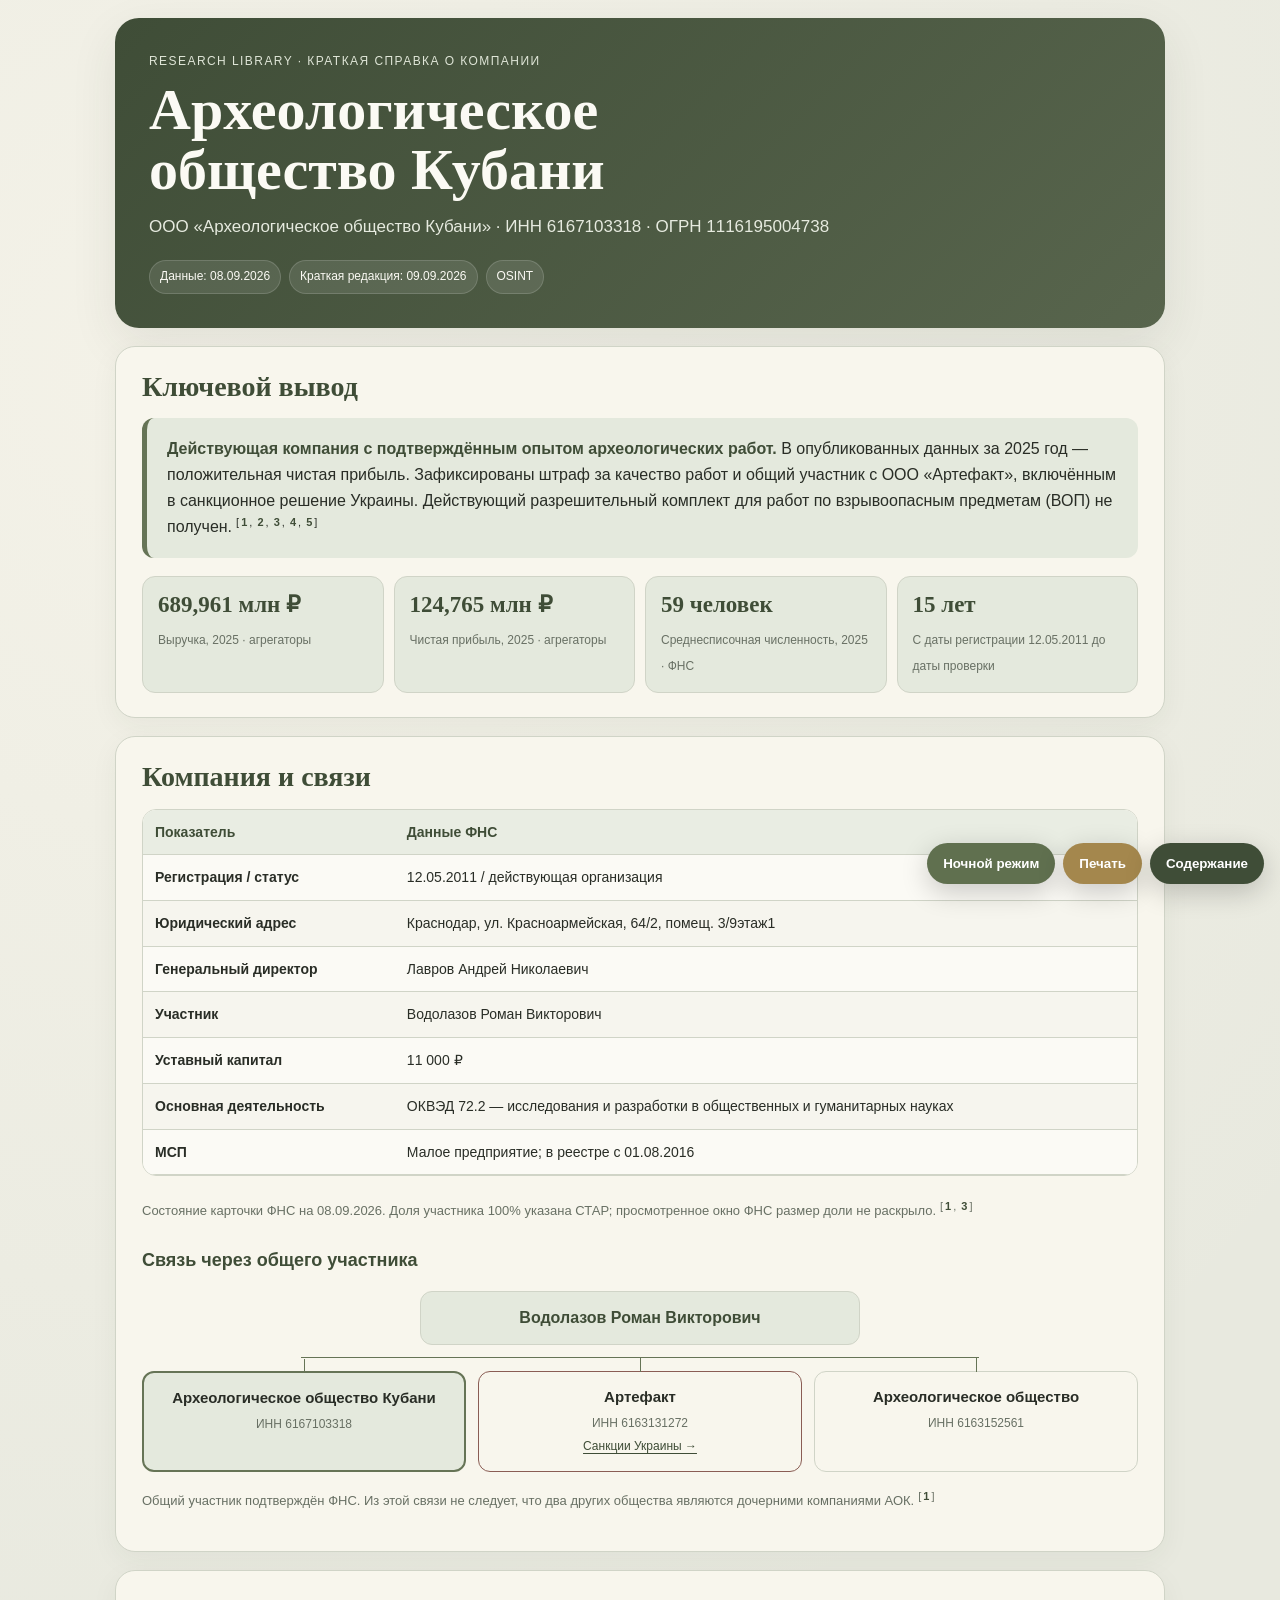
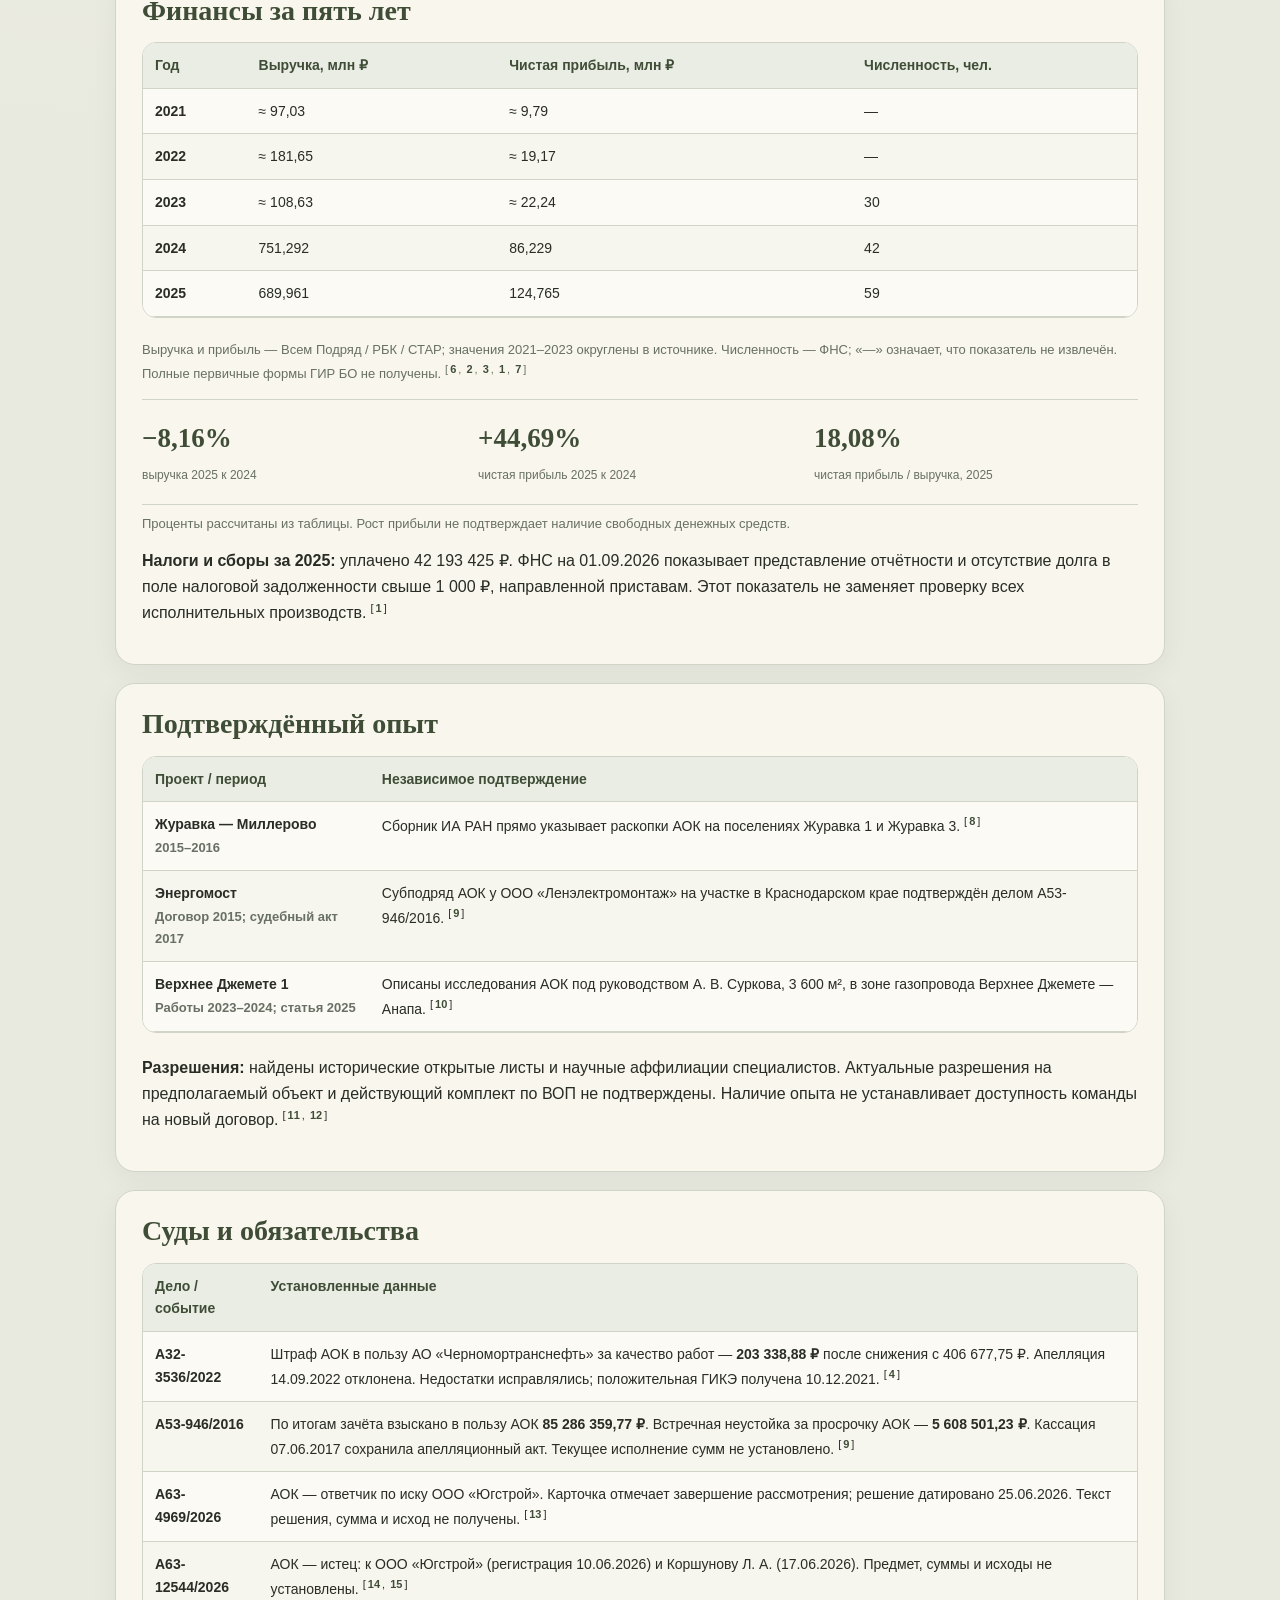
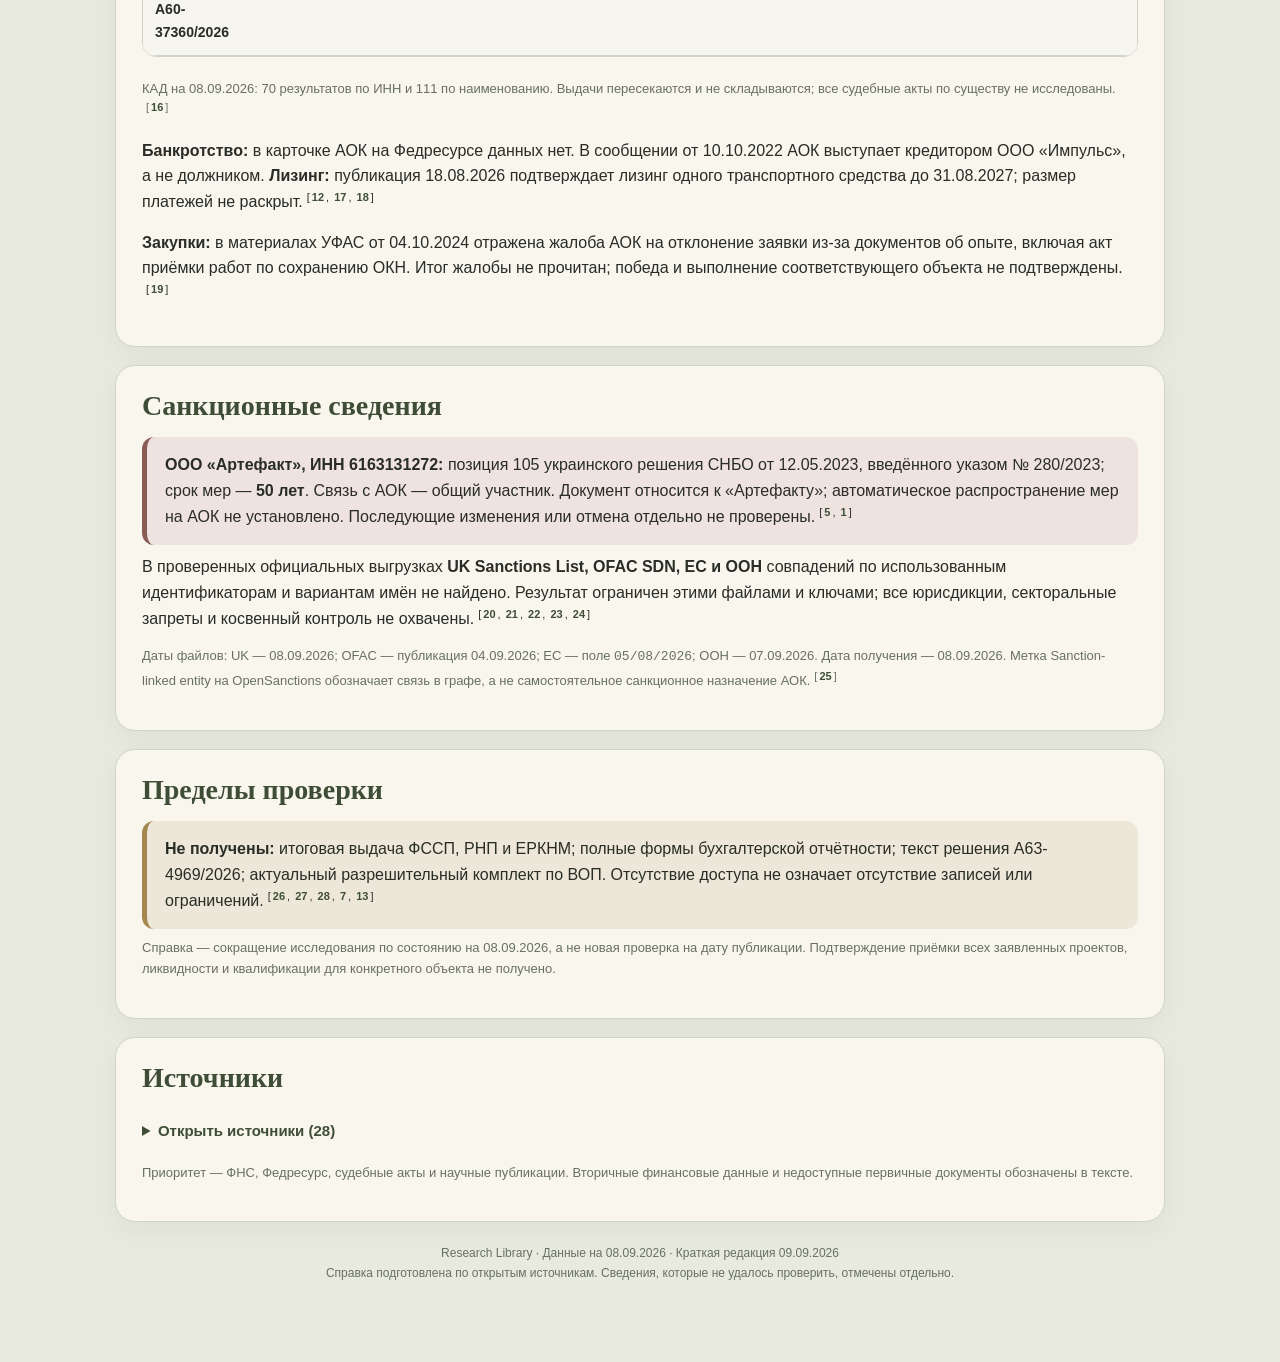
==== research/aok-company-osint/index.html @ f0419a82 "Publish concise AOK company research brief" ====
<!doctype html>
<html lang="ru"><head><meta charset="utf-8"><meta name="viewport" content="width=device-width,initial-scale=1"><meta name="color-scheme" content="light dark"><meta name="robots" content="noindex,nofollow,noarchive"><meta name="description" content="Краткая справка по ООО Археологическое общество Кубани: регистрация, финансы 2021–2025, подтверждённый опыт, суды и санкционные связи. Данные на 08.09.2026."><link rel="canonical" href="https://andersen017.github.io/research-library/research/aok-company-osint/"><title>Археологическое общество Кубани — факты и показатели | Research Library</title><style>
:root{
  --canvas:#e8e9df;--paper:#f8f6ed;--ink:#292d26;--muted:#687064;
  --line:#d0d4c7;--olive:#667456;--deep:#3f4d37;--soft:#e4e9dd;
  --ochre:#a4874d;--warn:#8a5d54;--blue:#607b7b;--shadow:0 16px 48px rgba(45,55,39,.09)
}
*{box-sizing:border-box}
html{scroll-behavior:smooth}
body{margin:0;background:radial-gradient(circle at 15% 8%,#f4f2e8 0,transparent 32%),var(--canvas);color:var(--ink);font-family:Inter,ui-sans-serif,-apple-system,BlinkMacSystemFont,"Segoe UI",Arial,sans-serif;line-height:1.62}
a{color:var(--deep);text-underline-offset:3px}
.page{width:min(1050px,calc(100% - 22px));margin:0 auto;padding:18px 0 80px}
.hero{background:linear-gradient(135deg,var(--deep),#58654d);color:#fbfaf4;border-radius:24px;padding:34px;box-shadow:var(--shadow)}
.hero .kicker{font-size:12px;letter-spacing:.12em;text-transform:uppercase;color:#dfe5d7}
.hero h1{font-family:Georgia,"Times New Roman",serif;font-size:clamp(34px,6vw,58px);line-height:1.03;margin:9px 0 13px;max-width:900px}
.hero p{max-width:830px;margin:0;color:#e6eadf;font-size:17px}
.badges{display:flex;flex-wrap:wrap;gap:8px;margin-top:20px}
.badge{padding:6px 10px;border-radius:999px;background:rgba(255,255,255,.1);border:1px solid rgba(255,255,255,.15);font-size:12px}
.block{margin-top:18px;background:var(--paper);border:1px solid var(--line);border-radius:20px;padding:26px;box-shadow:0 8px 28px rgba(45,55,39,.05)}
h2,h3{scroll-margin-top:24px}
h2{font-family:Georgia,"Times New Roman",serif;font-size:30px;line-height:1.12;margin:0 0 16px;color:var(--deep)}
h3{font-size:19px;margin:24px 0 10px;color:var(--deep)}
p{margin:9px 0 14px}
.lead{font-size:18px}
.eyebrow{font-size:12px;letter-spacing:.08em;text-transform:uppercase;color:var(--muted);font-weight:700;margin-bottom:5px}
.decision{background:var(--soft);border-left:5px solid var(--olive);padding:18px 20px;border-radius:12px;margin:14px 0}
.decision strong{color:var(--deep)}
.risk{background:#efe3df;border-left:5px solid var(--warn);padding:15px 18px;border-radius:12px;margin-top:16px}
.note{background:rgba(164,135,77,.10);border-left:5px solid var(--ochre);padding:15px 18px;border-radius:12px;margin-top:16px}
.facts{display:grid;grid-template-columns:repeat(4,minmax(0,1fr));gap:10px;margin:18px 0 4px}
.fact{background:var(--soft);border:1px solid var(--line);border-radius:14px;padding:14px}
.fact strong{display:block;color:var(--deep);font-family:Georgia,"Times New Roman",serif;font-size:25px;line-height:1.1;margin-bottom:4px}
.fact span{font-size:12px;color:var(--muted)}
.flowline{display:grid;grid-template-columns:1fr auto 1fr auto 1fr auto 1fr auto 1fr;gap:8px;align-items:stretch;margin:20px 0}
.flow-node{background:var(--soft);border:1px solid #cbd3c1;border-radius:13px;padding:14px 10px;text-align:center;color:var(--deep);font-weight:700;display:flex;align-items:center;justify-content:center;min-height:78px}
.flow-arrow{display:flex;align-items:center;justify-content:center;color:var(--olive);font-size:23px;font-weight:700}
.system-map{display:grid;grid-template-columns:1fr 1fr 1fr;gap:10px;margin-top:18px}
.system-map>div{border-top:3px solid var(--olive);background:rgba(102,116,86,.07);padding:14px;border-radius:0 0 12px 12px}
.system-map strong{display:block;color:var(--deep);margin-bottom:5px}
.options{display:grid;grid-template-columns:repeat(3,minmax(0,1fr));gap:12px;margin-top:16px}
.option{border:1px solid var(--line);border-radius:16px;padding:18px;background:#fbfaf5;position:relative}
.option.recommended{border:2px solid var(--olive);background:var(--soft);padding:17px}
.option .label{display:inline-block;font-size:11px;letter-spacing:.08em;text-transform:uppercase;font-weight:800;color:var(--muted);margin-bottom:7px}
.option.recommended .label{color:var(--deep)}
.option h3{margin:0 0 8px}
.option ul{margin:12px 0 0;padding-left:20px}
.option li{margin:5px 0}
.price{font-family:Georgia,"Times New Roman",serif;font-size:25px;line-height:1.1;color:var(--deep);font-weight:700;margin:14px 0 4px}
.price-sub{font-size:12px;color:var(--muted)}
.table-wrap{overflow-x:auto;border:1px solid var(--line);border-radius:14px;margin:16px 0 22px}
table{border-collapse:collapse;width:100%;min-width:760px;background:#fbfaf5;font-size:13.5px}
th,td{padding:11px 12px;border-bottom:1px solid var(--line);vertical-align:top;text-align:left}
th{background:#e9ede3;color:var(--deep);position:sticky;top:0}
tr:nth-child(even) td{background:#f6f5ee}
tr.recommended-row td{background:#e7ecdf;font-weight:650}
td.num,th.num{text-align:right;white-space:nowrap;font-variant-numeric:tabular-nums}
.caption{font-size:12px;color:var(--muted);margin-top:-12px}
.capex-chart{margin:20px 0 8px}
.bar-row{display:grid;grid-template-columns:150px 1fr 88px;gap:12px;align-items:center;margin:12px 0}
.bar-label{font-weight:700;color:var(--deep)}
.stack{height:31px;display:flex;overflow:hidden;border-radius:8px;background:var(--soft)}
.seg{height:100%;min-width:2px}
.seg-lane{background:var(--deep)}
.seg-anpr{background:var(--olive)}
.seg-core{background:var(--ochre)}
.seg-works{background:var(--blue)}
.seg-reserve{background:var(--warn)}
.bar-total{text-align:right;font-weight:800;color:var(--deep);font-variant-numeric:tabular-nums}
.legend{display:flex;flex-wrap:wrap;gap:9px 16px;margin:16px 0;font-size:12px;color:var(--muted)}
.legend span{display:inline-flex;align-items:center;gap:6px}
.swatch{width:10px;height:10px;border-radius:3px;display:inline-block}
.steps{display:grid;grid-template-columns:1fr auto 1fr;align-items:stretch;gap:12px;margin:16px 0}
.step{background:var(--soft);border:1px solid var(--line);border-radius:14px;padding:17px}
.step-num{font-size:12px;font-weight:800;color:var(--olive);letter-spacing:.08em;text-transform:uppercase}
.step strong{display:block;color:var(--deep);font-size:18px;margin:5px 0}
.step-arrow{display:flex;align-items:center;color:var(--olive);font-size:25px;font-weight:800}
.questions{display:grid;grid-template-columns:1fr 1fr;gap:8px 22px;counter-reset:q;margin-top:14px;padding:0;list-style:none}
.questions li{counter-increment:q;position:relative;padding:10px 0 10px 37px;border-bottom:1px solid var(--line);margin:0}
.questions li::before{content:counter(q);position:absolute;left:0;top:10px;width:25px;height:25px;border-radius:50%;display:grid;place-items:center;background:var(--soft);color:var(--deep);font-weight:800;font-size:12px}
.sources{font-size:13px}
.sources li{margin:8px 0}
.source-tag{font-size:11px;padding:2px 6px;border-radius:5px;background:var(--soft);color:var(--deep);font-weight:700;white-space:nowrap}
.final-grid{display:grid;grid-template-columns:1.25fr .75fr;gap:14px;align-items:start}
.metric-list{margin:0;padding:0;list-style:none}
.metric-list li{display:flex;justify-content:space-between;gap:14px;padding:9px 0;border-bottom:1px solid var(--line)}
.metric-list strong{color:var(--deep);white-space:nowrap}
ul,ol{padding-left:23px}
li{margin:5px 0}
footer{text-align:center;color:var(--muted);font-size:12px;padding:22px 0 0}
.float{position:fixed;right:16px;bottom:16px;z-index:30;display:flex;gap:8px;align-items:flex-end}
.float button{border:0;border-radius:999px;background:var(--deep);color:white;padding:13px 16px;font-weight:800;box-shadow:0 8px 28px rgba(0,0,0,.2);cursor:pointer}
.float .print-btn{background:var(--ochre)}
.menu-wrap{position:relative}
.menu{display:none;position:absolute;right:0;bottom:54px;width:min(360px,calc(100vw - 28px));max-height:68vh;overflow:auto;background:var(--paper);border:1px solid var(--line);border-radius:16px;padding:10px;box-shadow:var(--shadow)}
.menu.open{display:block}
.menu a{display:block;text-decoration:none;padding:9px 10px;border-radius:9px;font-size:13px}
.menu a:hover{background:var(--soft)}
.menu .sub{padding-left:22px;color:var(--muted)}
@media(max-width:860px){.facts{grid-template-columns:repeat(2,1fr)}.options{grid-template-columns:1fr}.final-grid{grid-template-columns:1fr}}
@media(max-width:760px){
  .page{width:min(100% - 14px,1050px);padding-top:7px}.hero{padding:25px 20px;border-radius:18px}.block{padding:20px 16px;border-radius:17px}
  .flowline{grid-template-columns:1fr}.flow-arrow{transform:rotate(90deg);min-height:20px}.system-map{grid-template-columns:1fr}
  .steps{grid-template-columns:1fr}.step-arrow{justify-content:center;transform:rotate(90deg)}.questions{grid-template-columns:1fr}
  .bar-row{grid-template-columns:1fr 72px}.stack{grid-column:1/-1;grid-row:2}.bar-total{grid-column:2;grid-row:1}.float .print-btn{display:none}
}
@media(max-width:430px){.facts{grid-template-columns:1fr 1fr}.fact strong{font-size:22px}.float button{padding:12px 14px}.hero h1{font-size:34px}}
@media print{
  @page{size:A4;margin:12mm}
  body{background:white;color:#222}.page{width:100%;padding:0}.hero,.block{box-shadow:none;border:0}.hero{border-radius:0;padding:22px;background:#3f4d37!important;-webkit-print-color-adjust:exact;print-color-adjust:exact}
  .block{padding:14px 0;margin-top:10px}.float{display:none}.table-wrap{overflow:visible;border:0}table{min-width:0;font-size:9.5px}th,td{padding:7px 6px}
  h2,h3{break-after:avoid}.option,.fact,.step,.decision,.risk,.note,.bar-row,.flowline,.system-map{break-inside:avoid}.options{gap:8px}.option{padding:12px}.sources{font-size:10px}
  a{color:inherit;text-decoration:none}.page-break{break-before:page}
}
@media(prefers-color-scheme:dark){
  :root{--canvas:#22251f;--paper:#2b2f28;--ink:#ecece4;--muted:#b4b9ad;--line:#41483b;--soft:#343c30;--deep:#d6e0cd}
  .hero{background:linear-gradient(135deg,#31392d,#46503f)}.option,table{background:#2b2f28}th{background:#343c30}tr:nth-child(even) td{background:#30342e}tr.recommended-row td{background:#35402f}
  .risk{background:#493733}.note{background:rgba(164,135,77,.16)}.seg-lane,.float button{background:#3f4d37}
}

.facts{display:grid;grid-template-columns:repeat(4,minmax(0,1fr));gap:10px;margin:18px 0 0}.fact{background:var(--soft);border:1px solid var(--line);border-radius:13px;padding:15px}.fact strong{display:block;font-family:Georgia,"Times New Roman",serif;color:var(--deep);font-size:23px;line-height:1.15;margin-bottom:7px}.fact span{font-size:12px;color:var(--muted)}
.small{font-size:13px;color:var(--muted);line-height:1.6}.refs{font-size:11px;white-space:normal;margin-left:4px}.refs a{padding:2px;text-decoration:none;font-weight:700}.block{padding:24px 26px}h2{font-size:28px}h3{font-size:18px}.hero h1{max-width:820px;font-weight:600}.caption.top-caption{margin:12px 0 0}td:first-child{font-weight:600}table{font-size:14px;min-width:570px}.sources li{scroll-margin-top:30px;padding:5px 0;overflow-wrap:anywhere}.source-date{display:block;color:var(--muted);font-size:12px;margin-top:3px}.source-tag{white-space:normal}.sources li:target{background:var(--soft);outline:2px solid var(--olive);border-radius:6px}.refs a:focus-visible,a:focus-visible,button:focus-visible,summary:focus-visible,.table-wrap:focus-visible{outline:3px solid var(--olive);outline-offset:3px}
.group-map{margin:16px 0}.group-owner{background:var(--soft);border:1px solid var(--line);border-radius:12px;padding:13px;text-align:center;font-weight:700;color:var(--deep);max-width:440px;margin:auto}.group-branches{display:grid;grid-template-columns:repeat(3,minmax(0,1fr));gap:12px;margin-top:26px;position:relative}.group-branches:before{content:"";position:absolute;top:-14px;left:16%;right:16%;height:1px;background:var(--olive)}.group-owner:after{content:"";display:block;position:relative;bottom:-27px;width:1px;height:14px;background:var(--olive);margin:0 auto -14px}.group-company{padding:15px 13px;border:1px solid var(--line);border-radius:12px;background:var(--paper);position:relative;text-align:center}.group-company:before{content:"";position:absolute;top:-14px;height:14px;width:1px;background:var(--olive);left:50%}.group-company.primary{border:2px solid var(--olive);background:var(--soft)}.group-company.flagged{border-color:var(--warn)}.group-company strong{display:block;font-size:15px;line-height:1.35;margin-bottom:6px}.group-company span,.group-company a{display:block;font-size:12px;color:var(--muted)}.group-company a{color:var(--deep);margin-top:4px}.statline{display:grid;grid-template-columns:repeat(3,1fr);gap:12px;border-block:1px solid var(--line);padding:17px 0}.statline b{display:block;font-family:Georgia,"Times New Roman",serif;color:var(--deep);font-size:27px}.statline span{font-size:12px;color:var(--muted)}details>summary{cursor:pointer;font-size:15px;color:var(--deep);font-weight:650;padding:10px 0}.menu a{font-size:14px}.float .theme-btn{background:#60704f}.skip{position:absolute;top:-70px;left:12px;padding:10px;background:var(--paper);z-index:100}.skip:focus{top:12px}
:root[data-theme=dark]{--canvas:#22251f;--paper:#2b2f28;--ink:#ecece4;--muted:#b4b9ad;--line:#41483b;--soft:#343c30;--deep:#d6e0cd;color-scheme:dark}:root[data-theme=dark] .hero{background:linear-gradient(135deg,#31392d,#46503f)}:root[data-theme=dark] table{background:#2b2f28}:root[data-theme=dark] th{background:#343c30}:root[data-theme=dark] tr:nth-child(even) td{background:#30342e}:root[data-theme=dark] .risk{background:#493733}:root[data-theme=dark] .note{background:#403a2f}:root[data-theme=dark] .float button{background:#3f4d37}
:root[data-theme=light]{--canvas:#e8e9df;--paper:#f8f6ed;--ink:#292d26;--muted:#687064;--line:#d0d4c7;--soft:#e4e9dd;--deep:#3f4d37;color-scheme:light}:root[data-theme=light] .hero{background:linear-gradient(135deg,#3f4d37,#58654d)}:root[data-theme=light] table{background:#fbfaf5}:root[data-theme=light] th{background:#e9ede3}:root[data-theme=light] tr:nth-child(even) td{background:#f6f5ee}:root[data-theme=light] .risk{background:#efe3df}:root[data-theme=light] .note{background:#ece7d8}
@media(max-width:860px){.facts{grid-template-columns:repeat(2,minmax(0,1fr))}.fact strong{font-size:23px}}
@media(max-width:620px){.block{padding:22px 17px}.hero h1{font-size:36px}.fact{padding:12px}.fact strong{font-size:22px}.group-branches{grid-template-columns:1fr;margin-top:18px}.group-branches:before,.group-owner:after,.group-company:before{display:none}.group-company{text-align:left}.group-company a{display:inline}.statline{gap:8px}.statline b{font-size:24px}.float{gap:6px;right:12px;bottom:12px}.float button{padding:12px}.float .theme-btn{font-size:12px}.page{padding-bottom:85px}.sources{padding-left:20px}}
@media(prefers-reduced-motion:reduce){html{scroll-behavior:auto}}
@media print{:root,:root[data-theme=dark],:root[data-theme=light]{--canvas:#fff;--paper:#fff;--ink:#222;--muted:#555;--line:#ccc;--soft:#eee;--deep:#33402d;color-scheme:light}body{font-size:10.5pt}.page{width:100%;padding:0}.hero h1{font-size:30pt}.hero{color:#fff}.hero p{color:#fff}.hero .kicker{color:#fff}h2{font-size:20pt}h3{font-size:13pt}.block{padding:14px 0;border:0}.facts{grid-template-columns:repeat(4,1fr)}.fact strong{font-size:15pt}.group-branches{grid-template-columns:repeat(3,1fr)}.sources{font-size:9pt}.float,.skip{display:none}table{min-width:0;background:#fff!important;font-size:9.5pt}th{position:static;background:#eee!important}tr:nth-child(even) td{background:#fafafa!important}.risk,.note{background:#eee!important}.statline b{font-size:17pt}.source-date,.small{font-size:9pt}details>summary{font-size:11pt}.group-map{break-inside:avoid}}
</style></head><body><a class="skip" href="#main">К содержанию отчёта</a><main id="main" class="page"><header class="hero"><div class="kicker">Research Library · Краткая справка о компании</div><h1>Археологическое<br>общество Кубани</h1><p>ООО «Археологическое общество Кубани» · ИНН 6167103318 · ОГРН 1116195004738</p><div class="badges"><span class="badge">Данные: 08.09.2026</span><span class="badge">Краткая редакция: 09.09.2026</span><span class="badge">OSINT</span></div></header><section class="block" id="summary"><h2>Ключевой вывод</h2><div class="decision"><strong>Действующая компания с подтверждённым опытом археологических работ.</strong> В опубликованных данных за 2025 год — положительная чистая прибыль. Зафиксированы штраф за качество работ и общий участник с ООО «Артефакт», включённым в санкционное решение Украины. Действующий разрешительный комплект для работ по взрывоопасным предметам (ВОП) не получен.<sup class="refs">[<a href="#src-S01" aria-label="Источник 1: ФНС — «Прозрачный бизнес»">1</a>, <a href="#src-S02" aria-label="Источник 2: РБК Компании — АОК">2</a>, <a href="#src-S03" aria-label="Источник 3: СТАР — АОК">3</a>, <a href="#src-S09" aria-label="Источник 4: ГАРАНТ — постановление по А32-3536/2022">4</a>, <a href="#src-S32" aria-label="Источник 5: Президент Украины — приложение 2 к решению СНБО от 12.05.2023">5</a>]</sup></div><div class="facts"><div class="fact"><strong>689,961 млн ₽</strong><span>Выручка, 2025 · агрегаторы</span></div><div class="fact"><strong>124,765 млн ₽</strong><span>Чистая прибыль, 2025 · агрегаторы</span></div><div class="fact"><strong>59 человек</strong><span>Среднесписочная численность, 2025 · ФНС</span></div><div class="fact"><strong>15 лет</strong><span>С даты регистрации 12.05.2011 до даты проверки</span></div></div></section><section class="block" id="company"><h2>Компания и связи</h2><div class="table-wrap" tabindex="0"><table><thead><tr><th scope="col">Показатель</th><th scope="col">Данные ФНС</th></tr></thead><tbody><tr><td>Регистрация / статус</td><td>12.05.2011 / действующая организация</td></tr><tr><td>Юридический адрес</td><td>Краснодар, ул. Красноармейская, 64/2, помещ. 3/9этаж1</td></tr><tr><td>Генеральный директор</td><td>Лавров Андрей Николаевич</td></tr><tr><td>Участник</td><td>Водолазов Роман Викторович</td></tr><tr><td>Уставный капитал</td><td>11 000 ₽</td></tr><tr><td>Основная деятельность</td><td>ОКВЭД 72.2 — исследования и разработки в общественных и гуманитарных науках</td></tr><tr><td>МСП</td><td>Малое предприятие; в реестре с 01.08.2016</td></tr></tbody></table></div><p class="small">Состояние карточки ФНС на 08.09.2026. Доля участника 100% указана СТАР; просмотренное окно ФНС размер доли не раскрыло.<sup class="refs">[<a href="#src-S01" aria-label="Источник 1: ФНС — «Прозрачный бизнес»">1</a>, <a href="#src-S03" aria-label="Источник 3: СТАР — АОК">3</a>]</sup></p><h3>Связь через общего участника</h3><div class="group-map" role="group" aria-label="Водолазов Роман Викторович является общим участником трёх действующих обществ"><div class="group-owner">Водолазов Роман Викторович</div><div class="group-branches"><div class="group-company primary"><strong>Археологическое общество Кубани</strong><span>ИНН 6167103318</span></div><div class="group-company flagged"><strong>Артефакт</strong><span>ИНН 6163131272</span><a href="#sanctions">Санкции Украины →</a></div><div class="group-company"><strong>Археологическое общество</strong><span>ИНН 6163152561</span></div></div></div><p class="small">Общий участник подтверждён ФНС. Из этой связи не следует, что два других общества являются дочерними компаниями АОК.<sup class="refs">[<a href="#src-S01" aria-label="Источник 1: ФНС — «Прозрачный бизнес»">1</a>]</sup></p></section><section class="block" id="finance"><h2>Финансы за пять лет</h2><div class="table-wrap" tabindex="0"><table><thead><tr><th scope="col">Год</th><th scope="col">Выручка, млн ₽</th><th scope="col">Чистая прибыль, млн ₽</th><th scope="col">Численность, чел.</th></tr></thead><tbody><tr><td>2021</td><td>≈ 97,03</td><td>≈ 9,79</td><td>—</td></tr><tr><td>2022</td><td>≈ 181,65</td><td>≈ 19,17</td><td>—</td></tr><tr><td>2023</td><td>≈ 108,63</td><td>≈ 22,24</td><td>30</td></tr><tr><td>2024</td><td>751,292</td><td>86,229</td><td>42</td></tr><tr><td>2025</td><td>689,961</td><td>124,765</td><td>59</td></tr></tbody></table></div><p class="small">Выручка и прибыль — Всем Подряд / РБК / СТАР; значения 2021–2023 округлены в источнике. Численность — ФНС; «—» означает, что показатель не извлечён. Полные первичные формы ГИР БО не получены.<sup class="refs">[<a href="#src-S04" aria-label="Источник 6: Всем Подряд — АОК">6</a>, <a href="#src-S02" aria-label="Источник 2: РБК Компании — АОК">2</a>, <a href="#src-S03" aria-label="Источник 3: СТАР — АОК">3</a>, <a href="#src-S01" aria-label="Источник 1: ФНС — «Прозрачный бизнес»">1</a>, <a href="#src-S05" aria-label="Источник 7: ФНС — ГИР БО, карточка АОК">7</a>]</sup></p><div class="statline"><div><b>−8,16%</b><span>выручка 2025 к 2024</span></div><div><b>+44,69%</b><span>чистая прибыль 2025 к 2024</span></div><div><b>18,08%</b><span>чистая прибыль / выручка, 2025</span></div></div><p class="small">Проценты рассчитаны из таблицы. Рост прибыли не подтверждает наличие свободных денежных средств.</p><p><strong>Налоги и сборы за 2025:</strong> уплачено 42 193 425 ₽. ФНС на 01.09.2026 показывает представление отчётности и отсутствие долга в поле налоговой задолженности свыше 1 000 ₽, направленной приставам. Этот показатель не заменяет проверку всех исполнительных производств.<sup class="refs">[<a href="#src-S01" aria-label="Источник 1: ФНС — «Прозрачный бизнес»">1</a>]</sup></p></section><section class="block" id="experience"><h2>Подтверждённый опыт</h2><div class="table-wrap" tabindex="0"><table><thead><tr><th scope="col">Проект / период</th><th scope="col">Независимое подтверждение</th></tr></thead><tbody><tr><td>Журавка — Миллерово<br><span class="small">2015–2016</span></td><td>Сборник ИА РАН прямо указывает раскопки АОК на поселениях Журавка 1 и Журавка 3.<sup class="refs">[<a href="#src-S23" aria-label="Источник 8: Институт археологии РАН — сборник 2016 года">8</a>]</sup></td></tr><tr><td>Энергомост<br><span class="small">Договор 2015; судебный акт 2017</span></td><td>Субподряд АОК у ООО «Ленэлектромонтаж» на участке в Краснодарском крае подтверждён делом А53-946/2016.<sup class="refs">[<a href="#src-S08" aria-label="Источник 9: СудАкт — постановление по А53-946/2016">9</a>]</sup></td></tr><tr><td>Верхнее Джемете 1<br><span class="small">Работы 2023–2024; статья 2025</span></td><td>Описаны исследования АОК под руководством А. В. Суркова, 3 600 м², в зоне газопровода Верхнее Джемете — Анапа.<sup class="refs">[<a href="#src-S24" aria-label="Источник 10: ПИФК — монеты из Верхнего Джемете 1">10</a>]</sup></td></tr></tbody></table></div><p><strong>Разрешения:</strong> найдены исторические открытые листы и научные аффилиации специалистов. Актуальные разрешения на предполагаемый объект и действующий комплект по ВОП не подтверждены. Наличие опыта не устанавливает доступность команды на новый договор.<sup class="refs">[<a href="#src-S27" aria-label="Источник 11: ГАРАНТ — приказ Минкультуры № 644">11</a>, <a href="#src-S15" aria-label="Источник 12: Федресурс — карточка АОК">12</a>]</sup></p></section><section class="block" id="legal"><h2>Суды и обязательства</h2><div class="table-wrap" tabindex="0"><table><thead><tr><th scope="col">Дело / событие</th><th scope="col">Установленные данные</th></tr></thead><tbody><tr><td>А32-3536/2022</td><td>Штраф АОК в пользу АО «Черномортранснефть» за качество работ — <strong>203 338,88 ₽</strong> после снижения с 406 677,75 ₽. Апелляция 14.09.2022 отклонена. Недостатки исправлялись; положительная ГИКЭ получена 10.12.2021.<sup class="refs">[<a href="#src-S09" aria-label="Источник 4: ГАРАНТ — постановление по А32-3536/2022">4</a>]</sup></td></tr><tr><td>А53-946/2016</td><td>По итогам зачёта взыскано в пользу АОК <strong>85 286 359,77 ₽</strong>. Встречная неустойка за просрочку АОК — <strong>5 608 501,23 ₽</strong>. Кассация 07.06.2017 сохранила апелляционный акт. Текущее исполнение сумм не установлено.<sup class="refs">[<a href="#src-S08" aria-label="Источник 9: СудАкт — постановление по А53-946/2016">9</a>]</sup></td></tr><tr><td>А63-4969/2026</td><td>АОК — ответчик по иску ООО «Югстрой». Карточка отмечает завершение рассмотрения; решение датировано 25.06.2026. Текст решения, сумма и исход не получены.<sup class="refs">[<a href="#src-S12" aria-label="Источник 13: КАД — А63-4969/2026">13</a>]</sup></td></tr><tr><td>А63-12544/2026<br>А60-37360/2026</td><td>АОК — истец: к ООО «Югстрой» (регистрация 10.06.2026) и Коршунову Л. А. (17.06.2026). Предмет, суммы и исходы не установлены.<sup class="refs">[<a href="#src-S13" aria-label="Источник 14: КАД — А63-12544/2026">14</a>, <a href="#src-S14" aria-label="Источник 15: КАД — А60-37360/2026">15</a>]</sup></td></tr></tbody></table></div><p class="small">КАД на 08.09.2026: 70 результатов по ИНН и 111 по наименованию. Выдачи пересекаются и не складываются; все судебные акты по существу не исследованы.<sup class="refs">[<a href="#src-S06" aria-label="Источник 16: Картотека арбитражных дел — поиск">16</a>]</sup></p><p><strong>Банкротство:</strong> в карточке АОК на Федресурсе данных нет. В сообщении от 10.10.2022 АОК выступает кредитором ООО «Импульс», а не должником. <strong>Лизинг:</strong> публикация 18.08.2026 подтверждает лизинг одного транспортного средства до 31.08.2027; размер платежей не раскрыт.<sup class="refs">[<a href="#src-S15" aria-label="Источник 12: Федресурс — карточка АОК">12</a>, <a href="#src-S16" aria-label="Источник 17: Федресурс — намерение кредитора № 13449868">17</a>, <a href="#src-S17" aria-label="Источник 18: Федресурс — лизинг № 38369186">18</a>]</sup></p><p><strong>Закупки:</strong> в материалах УФАС от 04.10.2024 отражена жалоба АОК на отклонение заявки из-за документов об опыте, включая акт приёмки работ по сохранению ОКН. Итог жалобы не прочитан; победа и выполнение соответствующего объекта не подтверждены.<sup class="refs">[<a href="#src-S20" aria-label="Источник 19: ГАРАНТ — решение Ставропольского УФАС № 026/06/106-2393/2024">19</a>]</sup></p></section><section class="block" id="sanctions"><h2>Санкционные сведения</h2><div class="risk"><strong>ООО «Артефакт», ИНН 6163131272:</strong> позиция 105 украинского решения СНБО от 12.05.2023, введённого указом № 280/2023; срок мер — <strong>50 лет</strong>. Связь с АОК — общий участник. Документ относится к «Артефакту»; автоматическое распространение мер на АОК не установлено. Последующие изменения или отмена отдельно не проверены.<sup class="refs">[<a href="#src-S32" aria-label="Источник 5: Президент Украины — приложение 2 к решению СНБО от 12.05.2023">5</a>, <a href="#src-S01" aria-label="Источник 1: ФНС — «Прозрачный бизнес»">1</a>]</sup></div><p>В проверенных официальных выгрузках <strong>UK Sanctions List, OFAC SDN, ЕС и ООН</strong> совпадений по использованным идентификаторам и вариантам имён не найдено. Результат ограничен этими файлами и ключами; все юрисдикции, секторальные запреты и косвенный контроль не охвачены.<sup class="refs">[<a href="#src-S34" aria-label="Источник 20: Великобритания — UK Sanctions List, CSV">20</a>, <a href="#src-S35" aria-label="Источник 21: OFAC — SDN, CSV">21</a>, <a href="#src-S36" aria-label="Источник 22: OFAC — альтернативные имена SDN, CSV">22</a>, <a href="#src-S37" aria-label="Источник 23: Еврокомиссия — сводный финансовый санкционный список">23</a>, <a href="#src-S38" aria-label="Источник 24: Совет Безопасности ООН — consolidated.xml">24</a>]</sup></p><p class="small">Даты файлов: UK — 08.09.2026; OFAC — публикация 04.09.2026; ЕС — поле <code>05/08/2026</code>; ООН — 07.09.2026. Дата получения — 08.09.2026. Метка Sanction-linked entity на OpenSanctions обозначает связь в графе, а не самостоятельное санкционное назначение АОК.<sup class="refs">[<a href="#src-S33" aria-label="Источник 25: OpenSanctions — графовая карточка АОК">25</a>]</sup></p></section><section class="block" id="limits"><h2>Пределы проверки</h2><div class="note"><strong>Не получены:</strong> итоговая выдача ФССП, РНП и ЕРКНМ; полные формы бухгалтерской отчётности; текст решения А63-4969/2026; актуальный разрешительный комплект по ВОП. Отсутствие доступа не означает отсутствие записей или ограничений.<sup class="refs">[<a href="#src-S19" aria-label="Источник 26: ФССП — банк исполнительных производств">26</a>, <a href="#src-S21" aria-label="Источник 27: ЕИС — реестр недобросовестных поставщиков">27</a>, <a href="#src-S22" aria-label="Источник 28: Генпрокуратура — ЕРКНМ / ЕРП">28</a>, <a href="#src-S05" aria-label="Источник 7: ФНС — ГИР БО, карточка АОК">7</a>, <a href="#src-S12" aria-label="Источник 13: КАД — А63-4969/2026">13</a>]</sup></div><p class="small">Справка — сокращение исследования по состоянию на 08.09.2026, а не новая проверка на дату публикации. Подтверждение приёмки всех заявленных проектов, ликвидности и квалификации для конкретного объекта не получено.</p></section><section class="block" id="sources"><h2>Источники</h2><details id="source-details"><summary>Открыть источники (28)</summary><ol class="sources"><li id="src-S01"><a href="https://pb.nalog.ru/search.html#mode=search-all&amp;queryAll=6167103318" target="_blank" rel="noopener noreferrer">ФНС — «Прозрачный бизнес»</a><span class="source-date">Живая карточка и окна показателей, 08.09.2026</span></li><li id="src-S02"><a href="https://companies.rbc.ru/id/1116195004738-ooo-arheologicheskoe-obschestvo-kubani/" target="_blank" rel="noopener noreferrer">РБК Компании — АОК</a><span class="source-date">Финансы 2025; часть профиля обновлена 11.04.2024</span></li><li id="src-S03"><a href="https://star-pro.ru/proverka-kontragenta/organization/1116195004738--ooo-arxeologicheskoe-obshhestvo-kubani" target="_blank" rel="noopener noreferrer">СТАР — АОК</a><span class="source-date">Профиль и финансовые данные; прочитано 08.09.2026</span></li><li id="src-S09"><a href="https://base.garant.ru/65241653/" target="_blank" rel="noopener noreferrer">ГАРАНТ — постановление по А32-3536/2022</a><span class="source-date">14.09.2022, № 15АП-14800/22</span></li><li id="src-S32"><a href="https://www.president.gov.ua/storage/j-files-storage/01/19/05/37c5d7034a0bcf56ae0a672cc64afdfe_1684050451.pdf" target="_blank" rel="noopener noreferrer">Президент Украины — приложение 2 к решению СНБО от 12.05.2023</a><span class="source-date">12.05.2023; введено указом № 280/2023</span></li><li id="src-S04"><a href="https://vsem-podryad.ru/company/a478890c-7aa6-4c2c-b812-9d0c074e5af3/" target="_blank" rel="noopener noreferrer">Всем Подряд — АОК</a><span class="source-date">Финансы 2021–2024; предостережение 19.04.2022</span></li><li id="src-S05"><a href="https://bo.nalog.gov.ru/organizations-card/4503215" target="_blank" rel="noopener noreferrer">ФНС — ГИР БО, карточка АОК</a><span class="source-date">Попытка доступа 08.09.2026</span></li><li id="src-S23"><a href="https://archaeolog.ru/media/periodicals/aicch/aicch_2016.pdf" target="_blank" rel="noopener noreferrer">Институт археологии РАН — сборник 2016 года</a><span class="source-date">Публикация 2016; работы 2015–2016</span></li><li id="src-S08"><a href="https://sudact.ru/arbitral/doc/mdcmz5biOiLm/" target="_blank" rel="noopener noreferrer">СудАкт — постановление по А53-946/2016</a><span class="source-date">07.06.2017</span></li><li id="src-S24"><a href="https://pifk.magtu.ru/doc/2025/1/59-76.pdf" target="_blank" rel="noopener noreferrer">ПИФК — монеты из Верхнего Джемете 1</a><span class="source-date">2025, № 1, с. 59–76; работы 2023–2024</span></li><li id="src-S27"><a href="https://base.garant.ru/72248632/" target="_blank" rel="noopener noreferrer">ГАРАНТ — приказ Минкультуры № 644</a><span class="source-date">22.05.2019</span></li><li id="src-S15"><a href="https://fedresurs.ru/companies/be398ea6-dff6-4166-924c-bb269da60ae4" target="_blank" rel="noopener noreferrer">Федресурс — карточка АОК</a><span class="source-date">Состояние карточки 08.09.2026</span></li><li id="src-S12"><a href="https://kad.arbitr.ru/Card/189d3a84-b335-4ed2-9560-68b101fb570e" target="_blank" rel="noopener noreferrer">КАД — А63-4969/2026</a><span class="source-date">Последний документ 25.06.2026</span></li><li id="src-S13"><a href="https://kad.arbitr.ru/Card/0ff1ea6c-2eea-4cf7-aac2-745e2af3fa32" target="_blank" rel="noopener noreferrer">КАД — А63-12544/2026</a><span class="source-date">Регистрация 10.06.2026</span></li><li id="src-S14"><a href="https://kad.arbitr.ru/Card/4788b15f-4a44-40bd-8a6c-9c84d80d2929" target="_blank" rel="noopener noreferrer">КАД — А60-37360/2026</a><span class="source-date">Регистрация 17.06.2026</span></li><li id="src-S06"><a href="https://kad.arbitr.ru/" target="_blank" rel="noopener noreferrer">Картотека арбитражных дел — поиск</a><span class="source-date">Выдача 08.09.2026</span></li><li id="src-S16"><a href="https://fedresurs.ru/sfactmessages/fed226b7-5284-4c62-84f4-f1601cd9cadb" target="_blank" rel="noopener noreferrer">Федресурс — намерение кредитора № 13449868</a><span class="source-date">10.10.2022</span></li><li id="src-S17"><a href="https://fedresurs.ru/sfactmessages/c7f23010-82be-47ae-bb9f-4a58cb3aa14d" target="_blank" rel="noopener noreferrer">Федресурс — лизинг № 38369186</a><span class="source-date">18.08.2026</span></li><li id="src-S20"><a href="https://base.garant.ru/482421991/" target="_blank" rel="noopener noreferrer">ГАРАНТ — решение Ставропольского УФАС № 026/06/106-2393/2024</a><span class="source-date">04.10.2024</span></li><li id="src-S34"><a href="https://sanctionslist.fcdo.gov.uk/docs/UK-Sanctions-List.csv" target="_blank" rel="noopener noreferrer">Великобритания — UK Sanctions List, CSV</a><span class="source-date">Report Date: 08-Sep-2026</span></li><li id="src-S35"><a href="https://www.treasury.gov/ofac/downloads/sdn.csv" target="_blank" rel="noopener noreferrer">OFAC — SDN, CSV</a><span class="source-date">Путь опубликованной переадресации: 2026-09-04</span></li><li id="src-S36"><a href="https://www.treasury.gov/ofac/downloads/alt.csv" target="_blank" rel="noopener noreferrer">OFAC — альтернативные имена SDN, CSV</a><span class="source-date">Путь опубликованной переадресации: 2026-09-04</span></li><li id="src-S37"><a href="https://webgate.ec.europa.eu/fsd/fsf/public/files/csvFullSanctionsList_1_1/content?token=dG9rZW4tMjAxNw" target="_blank" rel="noopener noreferrer">Еврокомиссия — сводный финансовый санкционный список</a><span class="source-date">Поле fileGenerationDate: 05/08/2026</span></li><li id="src-S38"><a href="https://scsanctions.un.org/resources/xml/en/consolidated.xml" target="_blank" rel="noopener noreferrer">Совет Безопасности ООН — consolidated.xml</a><span class="source-date">dateGenerated: 2026-09-07T23:00:04.871Z</span></li><li id="src-S33"><a href="https://www.opensanctions.org/entities/ru-inn-6167103318/" target="_blank" rel="noopener noreferrer">OpenSanctions — графовая карточка АОК</a><span class="source-date">Прочитано 08.09.2026</span></li><li id="src-S19"><a href="https://fssp.gov.ru/iss/ip" target="_blank" rel="noopener noreferrer">ФССП — банк исполнительных производств</a><span class="source-date">Попытка 08.09.2026</span></li><li id="src-S21"><a href="https://zakupki.gov.ru/epz/dishonestsupplier/search/results.html?searchString=6167103318" target="_blank" rel="noopener noreferrer">ЕИС — реестр недобросовестных поставщиков</a><span class="source-date">Попытка 08.09.2026</span></li><li id="src-S22"><a href="https://proverki.gov.ru/portal/public-search" target="_blank" rel="noopener noreferrer">Генпрокуратура — ЕРКНМ / ЕРП</a><span class="source-date">Попытка 08.09.2026</span></li></ol></details><p class="small">Приоритет — ФНС, Федресурс, судебные акты и научные публикации. Вторичные финансовые данные и недоступные первичные документы обозначены в тексте.</p></section><footer>Research Library · Данные на 08.09.2026 · Краткая редакция 09.09.2026<br>Справка подготовлена по открытым источникам. Сведения, которые не удалось проверить, отмечены отдельно.</footer></main><div class="float"><button class="theme-btn" id="themeBtn" type="button" aria-pressed="false">Ночной режим</button><button class="print-btn" id="printBtn" type="button">Печать</button><div class="menu-wrap"><button id="menuBtn" type="button" aria-expanded="false" aria-controls="contents">Содержание</button><nav id="contents" class="menu" aria-label="Содержание справки"><a href="#summary">Ключевой вывод</a><a href="#company">Компания и связи</a><a href="#finance">Финансы за пять лет</a><a href="#experience">Подтверждённый опыт</a><a href="#legal">Суды и обязательства</a><a href="#sanctions">Санкционные сведения</a><a href="#limits">Пределы проверки</a><a href="#sources">Источники</a></nav></div></div><script>
(()=>{const root=document.documentElement,theme=document.getElementById('themeBtn'),menu=document.getElementById('contents'),menuBtn=document.getElementById('menuBtn'),sources=document.getElementById('source-details');
function setTheme(dark){root.dataset.theme=dark?'dark':'light';theme.setAttribute('aria-pressed',String(dark));theme.textContent=dark?'Дневной режим':'Ночной режим';}
setTheme(window.matchMedia('(prefers-color-scheme: dark)').matches);theme.addEventListener('click',()=>setTheme(root.dataset.theme!=='dark'));
function closeMenu(){menu.classList.remove('open');menuBtn.setAttribute('aria-expanded','false');}menuBtn.addEventListener('click',()=>{const open=!menu.classList.contains('open');menu.classList.toggle('open',open);menuBtn.setAttribute('aria-expanded',String(open));});
document.addEventListener('keydown',e=>{if(e.key==='Escape'&&menu.classList.contains('open')){closeMenu();menuBtn.focus();}});document.addEventListener('click',e=>{if(!e.target.closest('.menu-wrap'))closeMenu();});
function revealHash(){const id=decodeURIComponent(location.hash.slice(1));if(id.startsWith('src-'))sources.open=true;const el=document.getElementById(id);if(el){requestAnimationFrame(()=>el.scrollIntoView({block:'start'}));}}
document.querySelectorAll('a[href^="#"]').forEach(a=>a.addEventListener('click',()=>{if(a.hash.startsWith('#src-'))sources.open=true;closeMenu();}));window.addEventListener('hashchange',revealHash);if(location.hash)revealHash();
let beforePrint=false;window.addEventListener('beforeprint',()=>{beforePrint=sources.open;sources.open=true;});window.addEventListener('afterprint',()=>{sources.open=beforePrint;});document.getElementById('printBtn').addEventListener('click',()=>window.print());})();
</script></body></html>
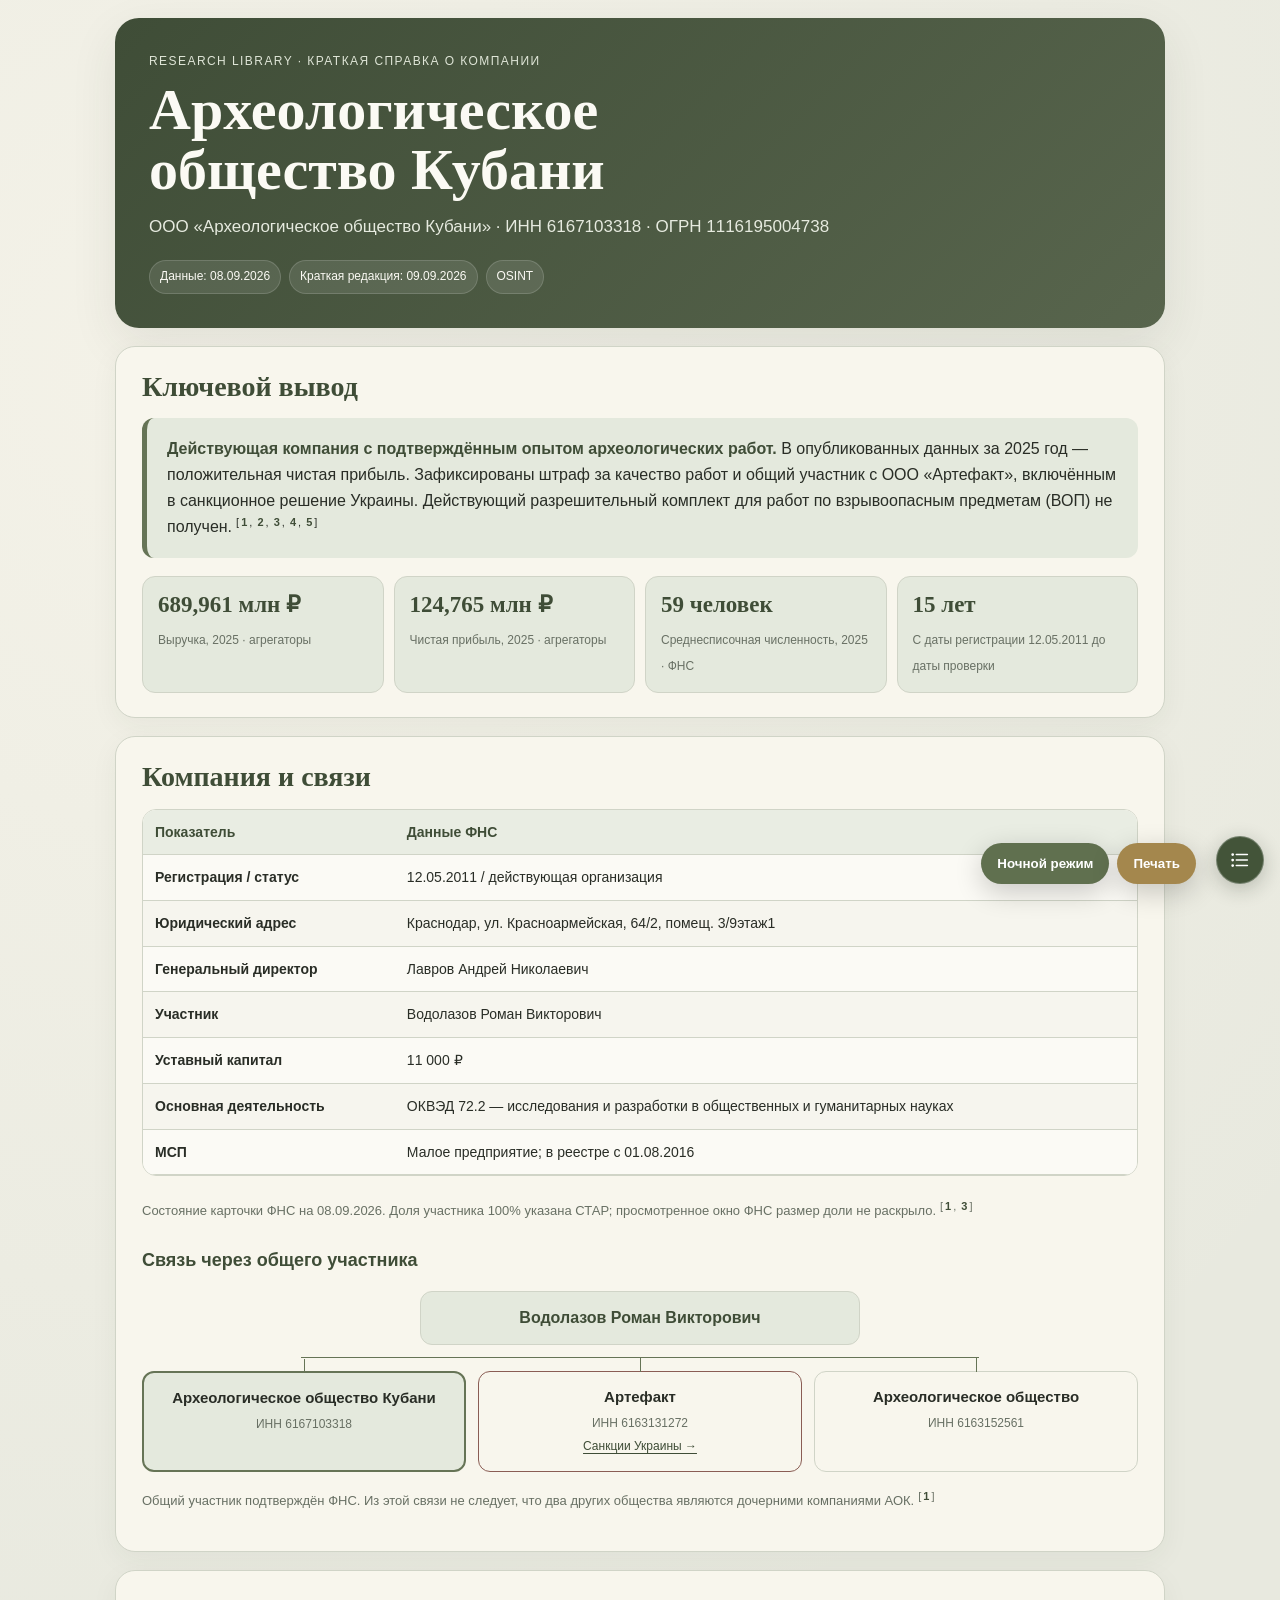
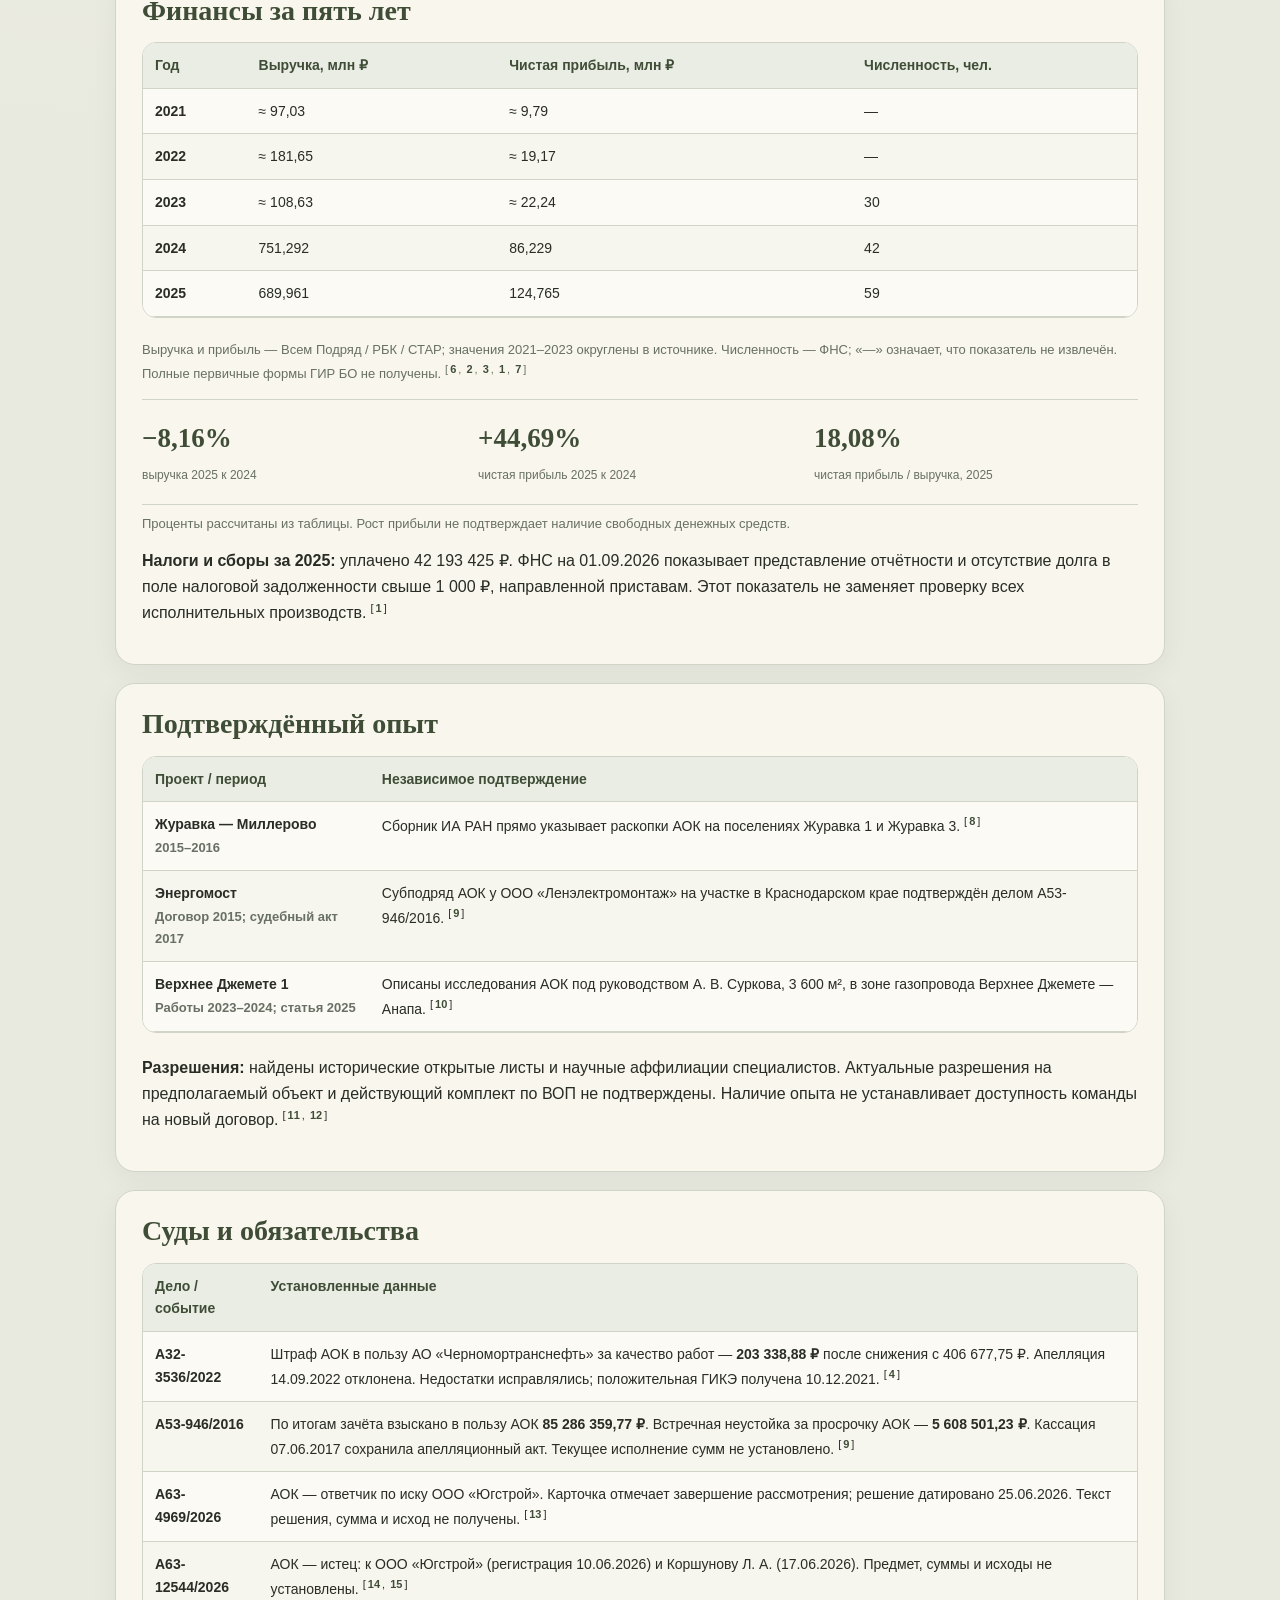
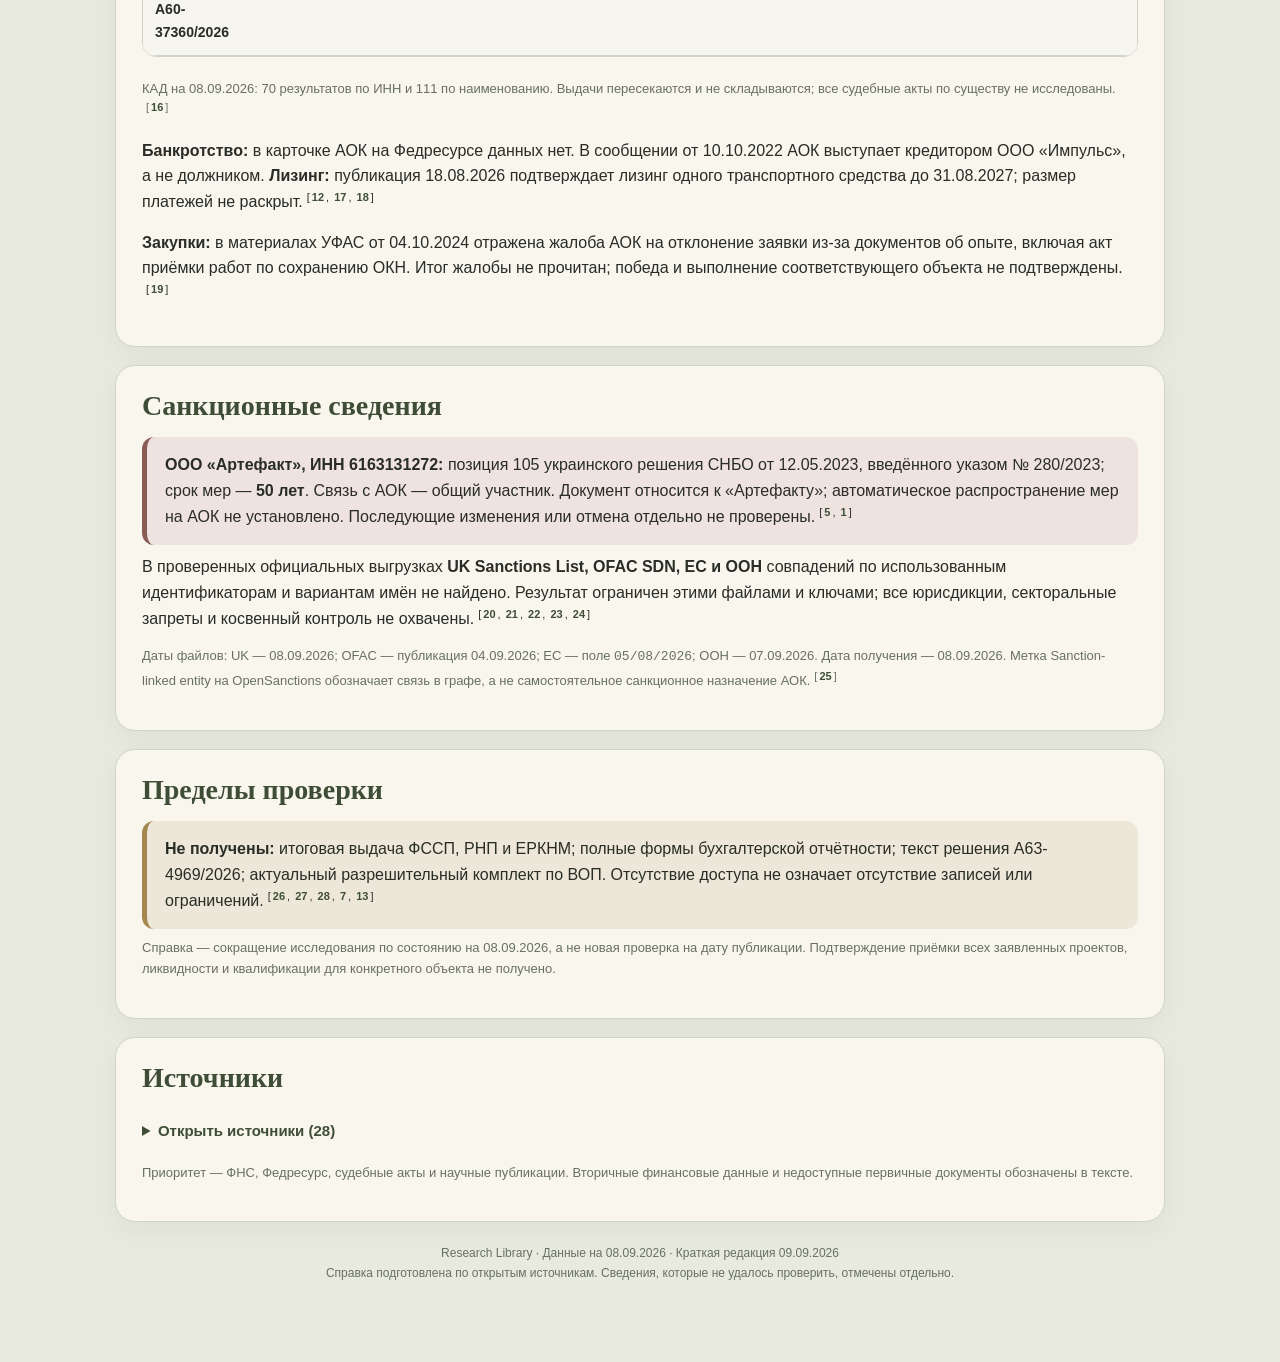
==== commit 5cac9550: "Standardize compact floating contents across all research pages" ====
--- a/research/aok-company-osint/index.html
+++ b/research/aok-company-osint/index.html
@@ -126,7 +126,9 @@
 @media(max-width:620px){.block{padding:22px 17px}.hero h1{font-size:36px}.fact{padding:12px}.fact strong{font-size:22px}.group-branches{grid-template-columns:1fr;margin-top:18px}.group-branches:before,.group-owner:after,.group-company:before{display:none}.group-company{text-align:left}.group-company a{display:inline}.statline{gap:8px}.statline b{font-size:24px}.float{gap:6px;right:12px;bottom:12px}.float button{padding:12px}.float .theme-btn{font-size:12px}.page{padding-bottom:85px}.sources{padding-left:20px}}
 @media(prefers-reduced-motion:reduce){html{scroll-behavior:auto}}
 @media print{:root,:root[data-theme=dark],:root[data-theme=light]{--canvas:#fff;--paper:#fff;--ink:#222;--muted:#555;--line:#ccc;--soft:#eee;--deep:#33402d;color-scheme:light}body{font-size:10.5pt}.page{width:100%;padding:0}.hero h1{font-size:30pt}.hero{color:#fff}.hero p{color:#fff}.hero .kicker{color:#fff}h2{font-size:20pt}h3{font-size:13pt}.block{padding:14px 0;border:0}.facts{grid-template-columns:repeat(4,1fr)}.fact strong{font-size:15pt}.group-branches{grid-template-columns:repeat(3,1fr)}.sources{font-size:9pt}.float,.skip{display:none}table{min-width:0;background:#fff!important;font-size:9.5pt}th{position:static;background:#eee!important}tr:nth-child(even) td{background:#fafafa!important}.risk,.note{background:#eee!important}.statline b{font-size:17pt}.source-date,.small{font-size:9pt}details>summary{font-size:11pt}.group-map{break-inside:avoid}}
-</style></head><body><a class="skip" href="#main">К содержанию отчёта</a><main id="main" class="page"><header class="hero"><div class="kicker">Research Library · Краткая справка о компании</div><h1>Археологическое<br>общество Кубани</h1><p>ООО «Археологическое общество Кубани» · ИНН 6167103318 · ОГРН 1116195004738</p><div class="badges"><span class="badge">Данные: 08.09.2026</span><span class="badge">Краткая редакция: 09.09.2026</span><span class="badge">OSINT</span></div></header><section class="block" id="summary"><h2>Ключевой вывод</h2><div class="decision"><strong>Действующая компания с подтверждённым опытом археологических работ.</strong> В опубликованных данных за 2025 год — положительная чистая прибыль. Зафиксированы штраф за качество работ и общий участник с ООО «Артефакт», включённым в санкционное решение Украины. Действующий разрешительный комплект для работ по взрывоопасным предметам (ВОП) не получен.<sup class="refs">[<a href="#src-S01" aria-label="Источник 1: ФНС — «Прозрачный бизнес»">1</a>, <a href="#src-S02" aria-label="Источник 2: РБК Компании — АОК">2</a>, <a href="#src-S03" aria-label="Источник 3: СТАР — АОК">3</a>, <a href="#src-S09" aria-label="Источник 4: ГАРАНТ — постановление по А32-3536/2022">4</a>, <a href="#src-S32" aria-label="Источник 5: Президент Украины — приложение 2 к решению СНБО от 12.05.2023">5</a>]</sup></div><div class="facts"><div class="fact"><strong>689,961 млн ₽</strong><span>Выручка, 2025 · агрегаторы</span></div><div class="fact"><strong>124,765 млн ₽</strong><span>Чистая прибыль, 2025 · агрегаторы</span></div><div class="fact"><strong>59 человек</strong><span>Среднесписочная численность, 2025 · ФНС</span></div><div class="fact"><strong>15 лет</strong><span>С даты регистрации 12.05.2011 до даты проверки</span></div></div></section><section class="block" id="company"><h2>Компания и связи</h2><div class="table-wrap" tabindex="0"><table><thead><tr><th scope="col">Показатель</th><th scope="col">Данные ФНС</th></tr></thead><tbody><tr><td>Регистрация / статус</td><td>12.05.2011 / действующая организация</td></tr><tr><td>Юридический адрес</td><td>Краснодар, ул. Красноармейская, 64/2, помещ. 3/9этаж1</td></tr><tr><td>Генеральный директор</td><td>Лавров Андрей Николаевич</td></tr><tr><td>Участник</td><td>Водолазов Роман Викторович</td></tr><tr><td>Уставный капитал</td><td>11 000 ₽</td></tr><tr><td>Основная деятельность</td><td>ОКВЭД 72.2 — исследования и разработки в общественных и гуманитарных науках</td></tr><tr><td>МСП</td><td>Малое предприятие; в реестре с 01.08.2016</td></tr></tbody></table></div><p class="small">Состояние карточки ФНС на 08.09.2026. Доля участника 100% указана СТАР; просмотренное окно ФНС размер доли не раскрыло.<sup class="refs">[<a href="#src-S01" aria-label="Источник 1: ФНС — «Прозрачный бизнес»">1</a>, <a href="#src-S03" aria-label="Источник 3: СТАР — АОК">3</a>]</sup></p><h3>Связь через общего участника</h3><div class="group-map" role="group" aria-label="Водолазов Роман Викторович является общим участником трёх действующих обществ"><div class="group-owner">Водолазов Роман Викторович</div><div class="group-branches"><div class="group-company primary"><strong>Археологическое общество Кубани</strong><span>ИНН 6167103318</span></div><div class="group-company flagged"><strong>Артефакт</strong><span>ИНН 6163131272</span><a href="#sanctions">Санкции Украины →</a></div><div class="group-company"><strong>Археологическое общество</strong><span>ИНН 6163152561</span></div></div></div><p class="small">Общий участник подтверждён ФНС. Из этой связи не следует, что два других общества являются дочерними компаниями АОК.<sup class="refs">[<a href="#src-S01" aria-label="Источник 1: ФНС — «Прозрачный бизнес»">1</a>]</sup></p></section><section class="block" id="finance"><h2>Финансы за пять лет</h2><div class="table-wrap" tabindex="0"><table><thead><tr><th scope="col">Год</th><th scope="col">Выручка, млн ₽</th><th scope="col">Чистая прибыль, млн ₽</th><th scope="col">Численность, чел.</th></tr></thead><tbody><tr><td>2021</td><td>≈ 97,03</td><td>≈ 9,79</td><td>—</td></tr><tr><td>2022</td><td>≈ 181,65</td><td>≈ 19,17</td><td>—</td></tr><tr><td>2023</td><td>≈ 108,63</td><td>≈ 22,24</td><td>30</td></tr><tr><td>2024</td><td>751,292</td><td>86,229</td><td>42</td></tr><tr><td>2025</td><td>689,961</td><td>124,765</td><td>59</td></tr></tbody></table></div><p class="small">Выручка и прибыль — Всем Подряд / РБК / СТАР; значения 2021–2023 округлены в источнике. Численность — ФНС; «—» означает, что показатель не извлечён. Полные первичные формы ГИР БО не получены.<sup class="refs">[<a href="#src-S04" aria-label="Источник 6: Всем Подряд — АОК">6</a>, <a href="#src-S02" aria-label="Источник 2: РБК Компании — АОК">2</a>, <a href="#src-S03" aria-label="Источник 3: СТАР — АОК">3</a>, <a href="#src-S01" aria-label="Источник 1: ФНС — «Прозрачный бизнес»">1</a>, <a href="#src-S05" aria-label="Источник 7: ФНС — ГИР БО, карточка АОК">7</a>]</sup></p><div class="statline"><div><b>−8,16%</b><span>выручка 2025 к 2024</span></div><div><b>+44,69%</b><span>чистая прибыль 2025 к 2024</span></div><div><b>18,08%</b><span>чистая прибыль / выручка, 2025</span></div></div><p class="small">Проценты рассчитаны из таблицы. Рост прибыли не подтверждает наличие свободных денежных средств.</p><p><strong>Налоги и сборы за 2025:</strong> уплачено 42 193 425 ₽. ФНС на 01.09.2026 показывает представление отчётности и отсутствие долга в поле налоговой задолженности свыше 1 000 ₽, направленной приставам. Этот показатель не заменяет проверку всех исполнительных производств.<sup class="refs">[<a href="#src-S01" aria-label="Источник 1: ФНС — «Прозрачный бизнес»">1</a>]</sup></p></section><section class="block" id="experience"><h2>Подтверждённый опыт</h2><div class="table-wrap" tabindex="0"><table><thead><tr><th scope="col">Проект / период</th><th scope="col">Независимое подтверждение</th></tr></thead><tbody><tr><td>Журавка — Миллерово<br><span class="small">2015–2016</span></td><td>Сборник ИА РАН прямо указывает раскопки АОК на поселениях Журавка 1 и Журавка 3.<sup class="refs">[<a href="#src-S23" aria-label="Источник 8: Институт археологии РАН — сборник 2016 года">8</a>]</sup></td></tr><tr><td>Энергомост<br><span class="small">Договор 2015; судебный акт 2017</span></td><td>Субподряд АОК у ООО «Ленэлектромонтаж» на участке в Краснодарском крае подтверждён делом А53-946/2016.<sup class="refs">[<a href="#src-S08" aria-label="Источник 9: СудАкт — постановление по А53-946/2016">9</a>]</sup></td></tr><tr><td>Верхнее Джемете 1<br><span class="small">Работы 2023–2024; статья 2025</span></td><td>Описаны исследования АОК под руководством А. В. Суркова, 3 600 м², в зоне газопровода Верхнее Джемете — Анапа.<sup class="refs">[<a href="#src-S24" aria-label="Источник 10: ПИФК — монеты из Верхнего Джемете 1">10</a>]</sup></td></tr></tbody></table></div><p><strong>Разрешения:</strong> найдены исторические открытые листы и научные аффилиации специалистов. Актуальные разрешения на предполагаемый объект и действующий комплект по ВОП не подтверждены. Наличие опыта не устанавливает доступность команды на новый договор.<sup class="refs">[<a href="#src-S27" aria-label="Источник 11: ГАРАНТ — приказ Минкультуры № 644">11</a>, <a href="#src-S15" aria-label="Источник 12: Федресурс — карточка АОК">12</a>]</sup></p></section><section class="block" id="legal"><h2>Суды и обязательства</h2><div class="table-wrap" tabindex="0"><table><thead><tr><th scope="col">Дело / событие</th><th scope="col">Установленные данные</th></tr></thead><tbody><tr><td>А32-3536/2022</td><td>Штраф АОК в пользу АО «Черномортранснефть» за качество работ — <strong>203 338,88 ₽</strong> после снижения с 406 677,75 ₽. Апелляция 14.09.2022 отклонена. Недостатки исправлялись; положительная ГИКЭ получена 10.12.2021.<sup class="refs">[<a href="#src-S09" aria-label="Источник 4: ГАРАНТ — постановление по А32-3536/2022">4</a>]</sup></td></tr><tr><td>А53-946/2016</td><td>По итогам зачёта взыскано в пользу АОК <strong>85 286 359,77 ₽</strong>. Встречная неустойка за просрочку АОК — <strong>5 608 501,23 ₽</strong>. Кассация 07.06.2017 сохранила апелляционный акт. Текущее исполнение сумм не установлено.<sup class="refs">[<a href="#src-S08" aria-label="Источник 9: СудАкт — постановление по А53-946/2016">9</a>]</sup></td></tr><tr><td>А63-4969/2026</td><td>АОК — ответчик по иску ООО «Югстрой». Карточка отмечает завершение рассмотрения; решение датировано 25.06.2026. Текст решения, сумма и исход не получены.<sup class="refs">[<a href="#src-S12" aria-label="Источник 13: КАД — А63-4969/2026">13</a>]</sup></td></tr><tr><td>А63-12544/2026<br>А60-37360/2026</td><td>АОК — истец: к ООО «Югстрой» (регистрация 10.06.2026) и Коршунову Л. А. (17.06.2026). Предмет, суммы и исходы не установлены.<sup class="refs">[<a href="#src-S13" aria-label="Источник 14: КАД — А63-12544/2026">14</a>, <a href="#src-S14" aria-label="Источник 15: КАД — А60-37360/2026">15</a>]</sup></td></tr></tbody></table></div><p class="small">КАД на 08.09.2026: 70 результатов по ИНН и 111 по наименованию. Выдачи пересекаются и не складываются; все судебные акты по существу не исследованы.<sup class="refs">[<a href="#src-S06" aria-label="Источник 16: Картотека арбитражных дел — поиск">16</a>]</sup></p><p><strong>Банкротство:</strong> в карточке АОК на Федресурсе данных нет. В сообщении от 10.10.2022 АОК выступает кредитором ООО «Импульс», а не должником. <strong>Лизинг:</strong> публикация 18.08.2026 подтверждает лизинг одного транспортного средства до 31.08.2027; размер платежей не раскрыт.<sup class="refs">[<a href="#src-S15" aria-label="Источник 12: Федресурс — карточка АОК">12</a>, <a href="#src-S16" aria-label="Источник 17: Федресурс — намерение кредитора № 13449868">17</a>, <a href="#src-S17" aria-label="Источник 18: Федресурс — лизинг № 38369186">18</a>]</sup></p><p><strong>Закупки:</strong> в материалах УФАС от 04.10.2024 отражена жалоба АОК на отклонение заявки из-за документов об опыте, включая акт приёмки работ по сохранению ОКН. Итог жалобы не прочитан; победа и выполнение соответствующего объекта не подтверждены.<sup class="refs">[<a href="#src-S20" aria-label="Источник 19: ГАРАНТ — решение Ставропольского УФАС № 026/06/106-2393/2024">19</a>]</sup></p></section><section class="block" id="sanctions"><h2>Санкционные сведения</h2><div class="risk"><strong>ООО «Артефакт», ИНН 6163131272:</strong> позиция 105 украинского решения СНБО от 12.05.2023, введённого указом № 280/2023; срок мер — <strong>50 лет</strong>. Связь с АОК — общий участник. Документ относится к «Артефакту»; автоматическое распространение мер на АОК не установлено. Последующие изменения или отмена отдельно не проверены.<sup class="refs">[<a href="#src-S32" aria-label="Источник 5: Президент Украины — приложение 2 к решению СНБО от 12.05.2023">5</a>, <a href="#src-S01" aria-label="Источник 1: ФНС — «Прозрачный бизнес»">1</a>]</sup></div><p>В проверенных официальных выгрузках <strong>UK Sanctions List, OFAC SDN, ЕС и ООН</strong> совпадений по использованным идентификаторам и вариантам имён не найдено. Результат ограничен этими файлами и ключами; все юрисдикции, секторальные запреты и косвенный контроль не охвачены.<sup class="refs">[<a href="#src-S34" aria-label="Источник 20: Великобритания — UK Sanctions List, CSV">20</a>, <a href="#src-S35" aria-label="Источник 21: OFAC — SDN, CSV">21</a>, <a href="#src-S36" aria-label="Источник 22: OFAC — альтернативные имена SDN, CSV">22</a>, <a href="#src-S37" aria-label="Источник 23: Еврокомиссия — сводный финансовый санкционный список">23</a>, <a href="#src-S38" aria-label="Источник 24: Совет Безопасности ООН — consolidated.xml">24</a>]</sup></p><p class="small">Даты файлов: UK — 08.09.2026; OFAC — публикация 04.09.2026; ЕС — поле <code>05/08/2026</code>; ООН — 07.09.2026. Дата получения — 08.09.2026. Метка Sanction-linked entity на OpenSanctions обозначает связь в графе, а не самостоятельное санкционное назначение АОК.<sup class="refs">[<a href="#src-S33" aria-label="Источник 25: OpenSanctions — графовая карточка АОК">25</a>]</sup></p></section><section class="block" id="limits"><h2>Пределы проверки</h2><div class="note"><strong>Не получены:</strong> итоговая выдача ФССП, РНП и ЕРКНМ; полные формы бухгалтерской отчётности; текст решения А63-4969/2026; актуальный разрешительный комплект по ВОП. Отсутствие доступа не означает отсутствие записей или ограничений.<sup class="refs">[<a href="#src-S19" aria-label="Источник 26: ФССП — банк исполнительных производств">26</a>, <a href="#src-S21" aria-label="Источник 27: ЕИС — реестр недобросовестных поставщиков">27</a>, <a href="#src-S22" aria-label="Источник 28: Генпрокуратура — ЕРКНМ / ЕРП">28</a>, <a href="#src-S05" aria-label="Источник 7: ФНС — ГИР БО, карточка АОК">7</a>, <a href="#src-S12" aria-label="Источник 13: КАД — А63-4969/2026">13</a>]</sup></div><p class="small">Справка — сокращение исследования по состоянию на 08.09.2026, а не новая проверка на дату публикации. Подтверждение приёмки всех заявленных проектов, ликвидности и квалификации для конкретного объекта не получено.</p></section><section class="block" id="sources"><h2>Источники</h2><details id="source-details"><summary>Открыть источники (28)</summary><ol class="sources"><li id="src-S01"><a href="https://pb.nalog.ru/search.html#mode=search-all&amp;queryAll=6167103318" target="_blank" rel="noopener noreferrer">ФНС — «Прозрачный бизнес»</a><span class="source-date">Живая карточка и окна показателей, 08.09.2026</span></li><li id="src-S02"><a href="https://companies.rbc.ru/id/1116195004738-ooo-arheologicheskoe-obschestvo-kubani/" target="_blank" rel="noopener noreferrer">РБК Компании — АОК</a><span class="source-date">Финансы 2025; часть профиля обновлена 11.04.2024</span></li><li id="src-S03"><a href="https://star-pro.ru/proverka-kontragenta/organization/1116195004738--ooo-arxeologicheskoe-obshhestvo-kubani" target="_blank" rel="noopener noreferrer">СТАР — АОК</a><span class="source-date">Профиль и финансовые данные; прочитано 08.09.2026</span></li><li id="src-S09"><a href="https://base.garant.ru/65241653/" target="_blank" rel="noopener noreferrer">ГАРАНТ — постановление по А32-3536/2022</a><span class="source-date">14.09.2022, № 15АП-14800/22</span></li><li id="src-S32"><a href="https://www.president.gov.ua/storage/j-files-storage/01/19/05/37c5d7034a0bcf56ae0a672cc64afdfe_1684050451.pdf" target="_blank" rel="noopener noreferrer">Президент Украины — приложение 2 к решению СНБО от 12.05.2023</a><span class="source-date">12.05.2023; введено указом № 280/2023</span></li><li id="src-S04"><a href="https://vsem-podryad.ru/company/a478890c-7aa6-4c2c-b812-9d0c074e5af3/" target="_blank" rel="noopener noreferrer">Всем Подряд — АОК</a><span class="source-date">Финансы 2021–2024; предостережение 19.04.2022</span></li><li id="src-S05"><a href="https://bo.nalog.gov.ru/organizations-card/4503215" target="_blank" rel="noopener noreferrer">ФНС — ГИР БО, карточка АОК</a><span class="source-date">Попытка доступа 08.09.2026</span></li><li id="src-S23"><a href="https://archaeolog.ru/media/periodicals/aicch/aicch_2016.pdf" target="_blank" rel="noopener noreferrer">Институт археологии РАН — сборник 2016 года</a><span class="source-date">Публикация 2016; работы 2015–2016</span></li><li id="src-S08"><a href="https://sudact.ru/arbitral/doc/mdcmz5biOiLm/" target="_blank" rel="noopener noreferrer">СудАкт — постановление по А53-946/2016</a><span class="source-date">07.06.2017</span></li><li id="src-S24"><a href="https://pifk.magtu.ru/doc/2025/1/59-76.pdf" target="_blank" rel="noopener noreferrer">ПИФК — монеты из Верхнего Джемете 1</a><span class="source-date">2025, № 1, с. 59–76; работы 2023–2024</span></li><li id="src-S27"><a href="https://base.garant.ru/72248632/" target="_blank" rel="noopener noreferrer">ГАРАНТ — приказ Минкультуры № 644</a><span class="source-date">22.05.2019</span></li><li id="src-S15"><a href="https://fedresurs.ru/companies/be398ea6-dff6-4166-924c-bb269da60ae4" target="_blank" rel="noopener noreferrer">Федресурс — карточка АОК</a><span class="source-date">Состояние карточки 08.09.2026</span></li><li id="src-S12"><a href="https://kad.arbitr.ru/Card/189d3a84-b335-4ed2-9560-68b101fb570e" target="_blank" rel="noopener noreferrer">КАД — А63-4969/2026</a><span class="source-date">Последний документ 25.06.2026</span></li><li id="src-S13"><a href="https://kad.arbitr.ru/Card/0ff1ea6c-2eea-4cf7-aac2-745e2af3fa32" target="_blank" rel="noopener noreferrer">КАД — А63-12544/2026</a><span class="source-date">Регистрация 10.06.2026</span></li><li id="src-S14"><a href="https://kad.arbitr.ru/Card/4788b15f-4a44-40bd-8a6c-9c84d80d2929" target="_blank" rel="noopener noreferrer">КАД — А60-37360/2026</a><span class="source-date">Регистрация 17.06.2026</span></li><li id="src-S06"><a href="https://kad.arbitr.ru/" target="_blank" rel="noopener noreferrer">Картотека арбитражных дел — поиск</a><span class="source-date">Выдача 08.09.2026</span></li><li id="src-S16"><a href="https://fedresurs.ru/sfactmessages/fed226b7-5284-4c62-84f4-f1601cd9cadb" target="_blank" rel="noopener noreferrer">Федресурс — намерение кредитора № 13449868</a><span class="source-date">10.10.2022</span></li><li id="src-S17"><a href="https://fedresurs.ru/sfactmessages/c7f23010-82be-47ae-bb9f-4a58cb3aa14d" target="_blank" rel="noopener noreferrer">Федресурс — лизинг № 38369186</a><span class="source-date">18.08.2026</span></li><li id="src-S20"><a href="https://base.garant.ru/482421991/" target="_blank" rel="noopener noreferrer">ГАРАНТ — решение Ставропольского УФАС № 026/06/106-2393/2024</a><span class="source-date">04.10.2024</span></li><li id="src-S34"><a href="https://sanctionslist.fcdo.gov.uk/docs/UK-Sanctions-List.csv" target="_blank" rel="noopener noreferrer">Великобритания — UK Sanctions List, CSV</a><span class="source-date">Report Date: 08-Sep-2026</span></li><li id="src-S35"><a href="https://www.treasury.gov/ofac/downloads/sdn.csv" target="_blank" rel="noopener noreferrer">OFAC — SDN, CSV</a><span class="source-date">Путь опубликованной переадресации: 2026-09-04</span></li><li id="src-S36"><a href="https://www.treasury.gov/ofac/downloads/alt.csv" target="_blank" rel="noopener noreferrer">OFAC — альтернативные имена SDN, CSV</a><span class="source-date">Путь опубликованной переадресации: 2026-09-04</span></li><li id="src-S37"><a href="https://webgate.ec.europa.eu/fsd/fsf/public/files/csvFullSanctionsList_1_1/content?token=dG9rZW4tMjAxNw" target="_blank" rel="noopener noreferrer">Еврокомиссия — сводный финансовый санкционный список</a><span class="source-date">Поле fileGenerationDate: 05/08/2026</span></li><li id="src-S38"><a href="https://scsanctions.un.org/resources/xml/en/consolidated.xml" target="_blank" rel="noopener noreferrer">Совет Безопасности ООН — consolidated.xml</a><span class="source-date">dateGenerated: 2026-09-07T23:00:04.871Z</span></li><li id="src-S33"><a href="https://www.opensanctions.org/entities/ru-inn-6167103318/" target="_blank" rel="noopener noreferrer">OpenSanctions — графовая карточка АОК</a><span class="source-date">Прочитано 08.09.2026</span></li><li id="src-S19"><a href="https://fssp.gov.ru/iss/ip" target="_blank" rel="noopener noreferrer">ФССП — банк исполнительных производств</a><span class="source-date">Попытка 08.09.2026</span></li><li id="src-S21"><a href="https://zakupki.gov.ru/epz/dishonestsupplier/search/results.html?searchString=6167103318" target="_blank" rel="noopener noreferrer">ЕИС — реестр недобросовестных поставщиков</a><span class="source-date">Попытка 08.09.2026</span></li><li id="src-S22"><a href="https://proverki.gov.ru/portal/public-search" target="_blank" rel="noopener noreferrer">Генпрокуратура — ЕРКНМ / ЕРП</a><span class="source-date">Попытка 08.09.2026</span></li></ol></details><p class="small">Приоритет — ФНС, Федресурс, судебные акты и научные публикации. Вторичные финансовые данные и недоступные первичные документы обозначены в тексте.</p></section><footer>Research Library · Данные на 08.09.2026 · Краткая редакция 09.09.2026<br>Справка подготовлена по открытым источникам. Сведения, которые не удалось проверить, отмечены отдельно.</footer></main><div class="float"><button class="theme-btn" id="themeBtn" type="button" aria-pressed="false">Ночной режим</button><button class="print-btn" id="printBtn" type="button">Печать</button><div class="menu-wrap"><button id="menuBtn" type="button" aria-expanded="false" aria-controls="contents">Содержание</button><nav id="contents" class="menu" aria-label="Содержание справки"><a href="#summary">Ключевой вывод</a><a href="#company">Компания и связи</a><a href="#finance">Финансы за пять лет</a><a href="#experience">Подтверждённый опыт</a><a href="#legal">Суды и обязательства</a><a href="#sanctions">Санкционные сведения</a><a href="#limits">Пределы проверки</a><a href="#sources">Источники</a></nav></div></div><script>
+</style><link rel="stylesheet" href="../../assets/research-contents.css?v=1">
+<script defer src="../../assets/research-contents.js?v=1" data-contents-source="#contents"></script>
+</head><body><a class="skip" href="#main">К содержанию отчёта</a><main id="main" class="page"><header class="hero"><div class="kicker">Research Library · Краткая справка о компании</div><h1>Археологическое<br>общество Кубани</h1><p>ООО «Археологическое общество Кубани» · ИНН 6167103318 · ОГРН 1116195004738</p><div class="badges"><span class="badge">Данные: 08.09.2026</span><span class="badge">Краткая редакция: 09.09.2026</span><span class="badge">OSINT</span></div></header><section class="block" id="summary"><h2>Ключевой вывод</h2><div class="decision"><strong>Действующая компания с подтверждённым опытом археологических работ.</strong> В опубликованных данных за 2025 год — положительная чистая прибыль. Зафиксированы штраф за качество работ и общий участник с ООО «Артефакт», включённым в санкционное решение Украины. Действующий разрешительный комплект для работ по взрывоопасным предметам (ВОП) не получен.<sup class="refs">[<a href="#src-S01" aria-label="Источник 1: ФНС — «Прозрачный бизнес»">1</a>, <a href="#src-S02" aria-label="Источник 2: РБК Компании — АОК">2</a>, <a href="#src-S03" aria-label="Источник 3: СТАР — АОК">3</a>, <a href="#src-S09" aria-label="Источник 4: ГАРАНТ — постановление по А32-3536/2022">4</a>, <a href="#src-S32" aria-label="Источник 5: Президент Украины — приложение 2 к решению СНБО от 12.05.2023">5</a>]</sup></div><div class="facts"><div class="fact"><strong>689,961 млн ₽</strong><span>Выручка, 2025 · агрегаторы</span></div><div class="fact"><strong>124,765 млн ₽</strong><span>Чистая прибыль, 2025 · агрегаторы</span></div><div class="fact"><strong>59 человек</strong><span>Среднесписочная численность, 2025 · ФНС</span></div><div class="fact"><strong>15 лет</strong><span>С даты регистрации 12.05.2011 до даты проверки</span></div></div></section><section class="block" id="company"><h2>Компания и связи</h2><div class="table-wrap" tabindex="0"><table><thead><tr><th scope="col">Показатель</th><th scope="col">Данные ФНС</th></tr></thead><tbody><tr><td>Регистрация / статус</td><td>12.05.2011 / действующая организация</td></tr><tr><td>Юридический адрес</td><td>Краснодар, ул. Красноармейская, 64/2, помещ. 3/9этаж1</td></tr><tr><td>Генеральный директор</td><td>Лавров Андрей Николаевич</td></tr><tr><td>Участник</td><td>Водолазов Роман Викторович</td></tr><tr><td>Уставный капитал</td><td>11 000 ₽</td></tr><tr><td>Основная деятельность</td><td>ОКВЭД 72.2 — исследования и разработки в общественных и гуманитарных науках</td></tr><tr><td>МСП</td><td>Малое предприятие; в реестре с 01.08.2016</td></tr></tbody></table></div><p class="small">Состояние карточки ФНС на 08.09.2026. Доля участника 100% указана СТАР; просмотренное окно ФНС размер доли не раскрыло.<sup class="refs">[<a href="#src-S01" aria-label="Источник 1: ФНС — «Прозрачный бизнес»">1</a>, <a href="#src-S03" aria-label="Источник 3: СТАР — АОК">3</a>]</sup></p><h3>Связь через общего участника</h3><div class="group-map" role="group" aria-label="Водолазов Роман Викторович является общим участником трёх действующих обществ"><div class="group-owner">Водолазов Роман Викторович</div><div class="group-branches"><div class="group-company primary"><strong>Археологическое общество Кубани</strong><span>ИНН 6167103318</span></div><div class="group-company flagged"><strong>Артефакт</strong><span>ИНН 6163131272</span><a href="#sanctions">Санкции Украины →</a></div><div class="group-company"><strong>Археологическое общество</strong><span>ИНН 6163152561</span></div></div></div><p class="small">Общий участник подтверждён ФНС. Из этой связи не следует, что два других общества являются дочерними компаниями АОК.<sup class="refs">[<a href="#src-S01" aria-label="Источник 1: ФНС — «Прозрачный бизнес»">1</a>]</sup></p></section><section class="block" id="finance"><h2>Финансы за пять лет</h2><div class="table-wrap" tabindex="0"><table><thead><tr><th scope="col">Год</th><th scope="col">Выручка, млн ₽</th><th scope="col">Чистая прибыль, млн ₽</th><th scope="col">Численность, чел.</th></tr></thead><tbody><tr><td>2021</td><td>≈ 97,03</td><td>≈ 9,79</td><td>—</td></tr><tr><td>2022</td><td>≈ 181,65</td><td>≈ 19,17</td><td>—</td></tr><tr><td>2023</td><td>≈ 108,63</td><td>≈ 22,24</td><td>30</td></tr><tr><td>2024</td><td>751,292</td><td>86,229</td><td>42</td></tr><tr><td>2025</td><td>689,961</td><td>124,765</td><td>59</td></tr></tbody></table></div><p class="small">Выручка и прибыль — Всем Подряд / РБК / СТАР; значения 2021–2023 округлены в источнике. Численность — ФНС; «—» означает, что показатель не извлечён. Полные первичные формы ГИР БО не получены.<sup class="refs">[<a href="#src-S04" aria-label="Источник 6: Всем Подряд — АОК">6</a>, <a href="#src-S02" aria-label="Источник 2: РБК Компании — АОК">2</a>, <a href="#src-S03" aria-label="Источник 3: СТАР — АОК">3</a>, <a href="#src-S01" aria-label="Источник 1: ФНС — «Прозрачный бизнес»">1</a>, <a href="#src-S05" aria-label="Источник 7: ФНС — ГИР БО, карточка АОК">7</a>]</sup></p><div class="statline"><div><b>−8,16%</b><span>выручка 2025 к 2024</span></div><div><b>+44,69%</b><span>чистая прибыль 2025 к 2024</span></div><div><b>18,08%</b><span>чистая прибыль / выручка, 2025</span></div></div><p class="small">Проценты рассчитаны из таблицы. Рост прибыли не подтверждает наличие свободных денежных средств.</p><p><strong>Налоги и сборы за 2025:</strong> уплачено 42 193 425 ₽. ФНС на 01.09.2026 показывает представление отчётности и отсутствие долга в поле налоговой задолженности свыше 1 000 ₽, направленной приставам. Этот показатель не заменяет проверку всех исполнительных производств.<sup class="refs">[<a href="#src-S01" aria-label="Источник 1: ФНС — «Прозрачный бизнес»">1</a>]</sup></p></section><section class="block" id="experience"><h2>Подтверждённый опыт</h2><div class="table-wrap" tabindex="0"><table><thead><tr><th scope="col">Проект / период</th><th scope="col">Независимое подтверждение</th></tr></thead><tbody><tr><td>Журавка — Миллерово<br><span class="small">2015–2016</span></td><td>Сборник ИА РАН прямо указывает раскопки АОК на поселениях Журавка 1 и Журавка 3.<sup class="refs">[<a href="#src-S23" aria-label="Источник 8: Институт археологии РАН — сборник 2016 года">8</a>]</sup></td></tr><tr><td>Энергомост<br><span class="small">Договор 2015; судебный акт 2017</span></td><td>Субподряд АОК у ООО «Ленэлектромонтаж» на участке в Краснодарском крае подтверждён делом А53-946/2016.<sup class="refs">[<a href="#src-S08" aria-label="Источник 9: СудАкт — постановление по А53-946/2016">9</a>]</sup></td></tr><tr><td>Верхнее Джемете 1<br><span class="small">Работы 2023–2024; статья 2025</span></td><td>Описаны исследования АОК под руководством А. В. Суркова, 3 600 м², в зоне газопровода Верхнее Джемете — Анапа.<sup class="refs">[<a href="#src-S24" aria-label="Источник 10: ПИФК — монеты из Верхнего Джемете 1">10</a>]</sup></td></tr></tbody></table></div><p><strong>Разрешения:</strong> найдены исторические открытые листы и научные аффилиации специалистов. Актуальные разрешения на предполагаемый объект и действующий комплект по ВОП не подтверждены. Наличие опыта не устанавливает доступность команды на новый договор.<sup class="refs">[<a href="#src-S27" aria-label="Источник 11: ГАРАНТ — приказ Минкультуры № 644">11</a>, <a href="#src-S15" aria-label="Источник 12: Федресурс — карточка АОК">12</a>]</sup></p></section><section class="block" id="legal"><h2>Суды и обязательства</h2><div class="table-wrap" tabindex="0"><table><thead><tr><th scope="col">Дело / событие</th><th scope="col">Установленные данные</th></tr></thead><tbody><tr><td>А32-3536/2022</td><td>Штраф АОК в пользу АО «Черномортранснефть» за качество работ — <strong>203 338,88 ₽</strong> после снижения с 406 677,75 ₽. Апелляция 14.09.2022 отклонена. Недостатки исправлялись; положительная ГИКЭ получена 10.12.2021.<sup class="refs">[<a href="#src-S09" aria-label="Источник 4: ГАРАНТ — постановление по А32-3536/2022">4</a>]</sup></td></tr><tr><td>А53-946/2016</td><td>По итогам зачёта взыскано в пользу АОК <strong>85 286 359,77 ₽</strong>. Встречная неустойка за просрочку АОК — <strong>5 608 501,23 ₽</strong>. Кассация 07.06.2017 сохранила апелляционный акт. Текущее исполнение сумм не установлено.<sup class="refs">[<a href="#src-S08" aria-label="Источник 9: СудАкт — постановление по А53-946/2016">9</a>]</sup></td></tr><tr><td>А63-4969/2026</td><td>АОК — ответчик по иску ООО «Югстрой». Карточка отмечает завершение рассмотрения; решение датировано 25.06.2026. Текст решения, сумма и исход не получены.<sup class="refs">[<a href="#src-S12" aria-label="Источник 13: КАД — А63-4969/2026">13</a>]</sup></td></tr><tr><td>А63-12544/2026<br>А60-37360/2026</td><td>АОК — истец: к ООО «Югстрой» (регистрация 10.06.2026) и Коршунову Л. А. (17.06.2026). Предмет, суммы и исходы не установлены.<sup class="refs">[<a href="#src-S13" aria-label="Источник 14: КАД — А63-12544/2026">14</a>, <a href="#src-S14" aria-label="Источник 15: КАД — А60-37360/2026">15</a>]</sup></td></tr></tbody></table></div><p class="small">КАД на 08.09.2026: 70 результатов по ИНН и 111 по наименованию. Выдачи пересекаются и не складываются; все судебные акты по существу не исследованы.<sup class="refs">[<a href="#src-S06" aria-label="Источник 16: Картотека арбитражных дел — поиск">16</a>]</sup></p><p><strong>Банкротство:</strong> в карточке АОК на Федресурсе данных нет. В сообщении от 10.10.2022 АОК выступает кредитором ООО «Импульс», а не должником. <strong>Лизинг:</strong> публикация 18.08.2026 подтверждает лизинг одного транспортного средства до 31.08.2027; размер платежей не раскрыт.<sup class="refs">[<a href="#src-S15" aria-label="Источник 12: Федресурс — карточка АОК">12</a>, <a href="#src-S16" aria-label="Источник 17: Федресурс — намерение кредитора № 13449868">17</a>, <a href="#src-S17" aria-label="Источник 18: Федресурс — лизинг № 38369186">18</a>]</sup></p><p><strong>Закупки:</strong> в материалах УФАС от 04.10.2024 отражена жалоба АОК на отклонение заявки из-за документов об опыте, включая акт приёмки работ по сохранению ОКН. Итог жалобы не прочитан; победа и выполнение соответствующего объекта не подтверждены.<sup class="refs">[<a href="#src-S20" aria-label="Источник 19: ГАРАНТ — решение Ставропольского УФАС № 026/06/106-2393/2024">19</a>]</sup></p></section><section class="block" id="sanctions"><h2>Санкционные сведения</h2><div class="risk"><strong>ООО «Артефакт», ИНН 6163131272:</strong> позиция 105 украинского решения СНБО от 12.05.2023, введённого указом № 280/2023; срок мер — <strong>50 лет</strong>. Связь с АОК — общий участник. Документ относится к «Артефакту»; автоматическое распространение мер на АОК не установлено. Последующие изменения или отмена отдельно не проверены.<sup class="refs">[<a href="#src-S32" aria-label="Источник 5: Президент Украины — приложение 2 к решению СНБО от 12.05.2023">5</a>, <a href="#src-S01" aria-label="Источник 1: ФНС — «Прозрачный бизнес»">1</a>]</sup></div><p>В проверенных официальных выгрузках <strong>UK Sanctions List, OFAC SDN, ЕС и ООН</strong> совпадений по использованным идентификаторам и вариантам имён не найдено. Результат ограничен этими файлами и ключами; все юрисдикции, секторальные запреты и косвенный контроль не охвачены.<sup class="refs">[<a href="#src-S34" aria-label="Источник 20: Великобритания — UK Sanctions List, CSV">20</a>, <a href="#src-S35" aria-label="Источник 21: OFAC — SDN, CSV">21</a>, <a href="#src-S36" aria-label="Источник 22: OFAC — альтернативные имена SDN, CSV">22</a>, <a href="#src-S37" aria-label="Источник 23: Еврокомиссия — сводный финансовый санкционный список">23</a>, <a href="#src-S38" aria-label="Источник 24: Совет Безопасности ООН — consolidated.xml">24</a>]</sup></p><p class="small">Даты файлов: UK — 08.09.2026; OFAC — публикация 04.09.2026; ЕС — поле <code>05/08/2026</code>; ООН — 07.09.2026. Дата получения — 08.09.2026. Метка Sanction-linked entity на OpenSanctions обозначает связь в графе, а не самостоятельное санкционное назначение АОК.<sup class="refs">[<a href="#src-S33" aria-label="Источник 25: OpenSanctions — графовая карточка АОК">25</a>]</sup></p></section><section class="block" id="limits"><h2>Пределы проверки</h2><div class="note"><strong>Не получены:</strong> итоговая выдача ФССП, РНП и ЕРКНМ; полные формы бухгалтерской отчётности; текст решения А63-4969/2026; актуальный разрешительный комплект по ВОП. Отсутствие доступа не означает отсутствие записей или ограничений.<sup class="refs">[<a href="#src-S19" aria-label="Источник 26: ФССП — банк исполнительных производств">26</a>, <a href="#src-S21" aria-label="Источник 27: ЕИС — реестр недобросовестных поставщиков">27</a>, <a href="#src-S22" aria-label="Источник 28: Генпрокуратура — ЕРКНМ / ЕРП">28</a>, <a href="#src-S05" aria-label="Источник 7: ФНС — ГИР БО, карточка АОК">7</a>, <a href="#src-S12" aria-label="Источник 13: КАД — А63-4969/2026">13</a>]</sup></div><p class="small">Справка — сокращение исследования по состоянию на 08.09.2026, а не новая проверка на дату публикации. Подтверждение приёмки всех заявленных проектов, ликвидности и квалификации для конкретного объекта не получено.</p></section><section class="block" id="sources"><h2>Источники</h2><details id="source-details"><summary>Открыть источники (28)</summary><ol class="sources"><li id="src-S01"><a href="https://pb.nalog.ru/search.html#mode=search-all&amp;queryAll=6167103318" target="_blank" rel="noopener noreferrer">ФНС — «Прозрачный бизнес»</a><span class="source-date">Живая карточка и окна показателей, 08.09.2026</span></li><li id="src-S02"><a href="https://companies.rbc.ru/id/1116195004738-ooo-arheologicheskoe-obschestvo-kubani/" target="_blank" rel="noopener noreferrer">РБК Компании — АОК</a><span class="source-date">Финансы 2025; часть профиля обновлена 11.04.2024</span></li><li id="src-S03"><a href="https://star-pro.ru/proverka-kontragenta/organization/1116195004738--ooo-arxeologicheskoe-obshhestvo-kubani" target="_blank" rel="noopener noreferrer">СТАР — АОК</a><span class="source-date">Профиль и финансовые данные; прочитано 08.09.2026</span></li><li id="src-S09"><a href="https://base.garant.ru/65241653/" target="_blank" rel="noopener noreferrer">ГАРАНТ — постановление по А32-3536/2022</a><span class="source-date">14.09.2022, № 15АП-14800/22</span></li><li id="src-S32"><a href="https://www.president.gov.ua/storage/j-files-storage/01/19/05/37c5d7034a0bcf56ae0a672cc64afdfe_1684050451.pdf" target="_blank" rel="noopener noreferrer">Президент Украины — приложение 2 к решению СНБО от 12.05.2023</a><span class="source-date">12.05.2023; введено указом № 280/2023</span></li><li id="src-S04"><a href="https://vsem-podryad.ru/company/a478890c-7aa6-4c2c-b812-9d0c074e5af3/" target="_blank" rel="noopener noreferrer">Всем Подряд — АОК</a><span class="source-date">Финансы 2021–2024; предостережение 19.04.2022</span></li><li id="src-S05"><a href="https://bo.nalog.gov.ru/organizations-card/4503215" target="_blank" rel="noopener noreferrer">ФНС — ГИР БО, карточка АОК</a><span class="source-date">Попытка доступа 08.09.2026</span></li><li id="src-S23"><a href="https://archaeolog.ru/media/periodicals/aicch/aicch_2016.pdf" target="_blank" rel="noopener noreferrer">Институт археологии РАН — сборник 2016 года</a><span class="source-date">Публикация 2016; работы 2015–2016</span></li><li id="src-S08"><a href="https://sudact.ru/arbitral/doc/mdcmz5biOiLm/" target="_blank" rel="noopener noreferrer">СудАкт — постановление по А53-946/2016</a><span class="source-date">07.06.2017</span></li><li id="src-S24"><a href="https://pifk.magtu.ru/doc/2025/1/59-76.pdf" target="_blank" rel="noopener noreferrer">ПИФК — монеты из Верхнего Джемете 1</a><span class="source-date">2025, № 1, с. 59–76; работы 2023–2024</span></li><li id="src-S27"><a href="https://base.garant.ru/72248632/" target="_blank" rel="noopener noreferrer">ГАРАНТ — приказ Минкультуры № 644</a><span class="source-date">22.05.2019</span></li><li id="src-S15"><a href="https://fedresurs.ru/companies/be398ea6-dff6-4166-924c-bb269da60ae4" target="_blank" rel="noopener noreferrer">Федресурс — карточка АОК</a><span class="source-date">Состояние карточки 08.09.2026</span></li><li id="src-S12"><a href="https://kad.arbitr.ru/Card/189d3a84-b335-4ed2-9560-68b101fb570e" target="_blank" rel="noopener noreferrer">КАД — А63-4969/2026</a><span class="source-date">Последний документ 25.06.2026</span></li><li id="src-S13"><a href="https://kad.arbitr.ru/Card/0ff1ea6c-2eea-4cf7-aac2-745e2af3fa32" target="_blank" rel="noopener noreferrer">КАД — А63-12544/2026</a><span class="source-date">Регистрация 10.06.2026</span></li><li id="src-S14"><a href="https://kad.arbitr.ru/Card/4788b15f-4a44-40bd-8a6c-9c84d80d2929" target="_blank" rel="noopener noreferrer">КАД — А60-37360/2026</a><span class="source-date">Регистрация 17.06.2026</span></li><li id="src-S06"><a href="https://kad.arbitr.ru/" target="_blank" rel="noopener noreferrer">Картотека арбитражных дел — поиск</a><span class="source-date">Выдача 08.09.2026</span></li><li id="src-S16"><a href="https://fedresurs.ru/sfactmessages/fed226b7-5284-4c62-84f4-f1601cd9cadb" target="_blank" rel="noopener noreferrer">Федресурс — намерение кредитора № 13449868</a><span class="source-date">10.10.2022</span></li><li id="src-S17"><a href="https://fedresurs.ru/sfactmessages/c7f23010-82be-47ae-bb9f-4a58cb3aa14d" target="_blank" rel="noopener noreferrer">Федресурс — лизинг № 38369186</a><span class="source-date">18.08.2026</span></li><li id="src-S20"><a href="https://base.garant.ru/482421991/" target="_blank" rel="noopener noreferrer">ГАРАНТ — решение Ставропольского УФАС № 026/06/106-2393/2024</a><span class="source-date">04.10.2024</span></li><li id="src-S34"><a href="https://sanctionslist.fcdo.gov.uk/docs/UK-Sanctions-List.csv" target="_blank" rel="noopener noreferrer">Великобритания — UK Sanctions List, CSV</a><span class="source-date">Report Date: 08-Sep-2026</span></li><li id="src-S35"><a href="https://www.treasury.gov/ofac/downloads/sdn.csv" target="_blank" rel="noopener noreferrer">OFAC — SDN, CSV</a><span class="source-date">Путь опубликованной переадресации: 2026-09-04</span></li><li id="src-S36"><a href="https://www.treasury.gov/ofac/downloads/alt.csv" target="_blank" rel="noopener noreferrer">OFAC — альтернативные имена SDN, CSV</a><span class="source-date">Путь опубликованной переадресации: 2026-09-04</span></li><li id="src-S37"><a href="https://webgate.ec.europa.eu/fsd/fsf/public/files/csvFullSanctionsList_1_1/content?token=dG9rZW4tMjAxNw" target="_blank" rel="noopener noreferrer">Еврокомиссия — сводный финансовый санкционный список</a><span class="source-date">Поле fileGenerationDate: 05/08/2026</span></li><li id="src-S38"><a href="https://scsanctions.un.org/resources/xml/en/consolidated.xml" target="_blank" rel="noopener noreferrer">Совет Безопасности ООН — consolidated.xml</a><span class="source-date">dateGenerated: 2026-09-07T23:00:04.871Z</span></li><li id="src-S33"><a href="https://www.opensanctions.org/entities/ru-inn-6167103318/" target="_blank" rel="noopener noreferrer">OpenSanctions — графовая карточка АОК</a><span class="source-date">Прочитано 08.09.2026</span></li><li id="src-S19"><a href="https://fssp.gov.ru/iss/ip" target="_blank" rel="noopener noreferrer">ФССП — банк исполнительных производств</a><span class="source-date">Попытка 08.09.2026</span></li><li id="src-S21"><a href="https://zakupki.gov.ru/epz/dishonestsupplier/search/results.html?searchString=6167103318" target="_blank" rel="noopener noreferrer">ЕИС — реестр недобросовестных поставщиков</a><span class="source-date">Попытка 08.09.2026</span></li><li id="src-S22"><a href="https://proverki.gov.ru/portal/public-search" target="_blank" rel="noopener noreferrer">Генпрокуратура — ЕРКНМ / ЕРП</a><span class="source-date">Попытка 08.09.2026</span></li></ol></details><p class="small">Приоритет — ФНС, Федресурс, судебные акты и научные публикации. Вторичные финансовые данные и недоступные первичные документы обозначены в тексте.</p></section><footer>Research Library · Данные на 08.09.2026 · Краткая редакция 09.09.2026<br>Справка подготовлена по открытым источникам. Сведения, которые не удалось проверить, отмечены отдельно.</footer></main><div class="float"><button class="theme-btn" id="themeBtn" type="button" aria-pressed="false">Ночной режим</button><button class="print-btn" id="printBtn" type="button">Печать</button><div class="menu-wrap"><button id="menuBtn" type="button" aria-expanded="false" aria-controls="contents">Содержание</button><nav id="contents" class="menu" aria-label="Содержание справки"><a href="#summary">Ключевой вывод</a><a href="#company">Компания и связи</a><a href="#finance">Финансы за пять лет</a><a href="#experience">Подтверждённый опыт</a><a href="#legal">Суды и обязательства</a><a href="#sanctions">Санкционные сведения</a><a href="#limits">Пределы проверки</a><a href="#sources">Источники</a></nav></div></div><script>
 (()=>{const root=document.documentElement,theme=document.getElementById('themeBtn'),menu=document.getElementById('contents'),menuBtn=document.getElementById('menuBtn'),sources=document.getElementById('source-details');
 function setTheme(dark){root.dataset.theme=dark?'dark':'light';theme.setAttribute('aria-pressed',String(dark));theme.textContent=dark?'Дневной режим':'Ночной режим';}
 setTheme(window.matchMedia('(prefers-color-scheme: dark)').matches);theme.addEventListener('click',()=>setTheme(root.dataset.theme!=='dark'));
--- a/assets/research-contents.css
+++ b/assets/research-contents.css
@@ -0,0 +1,52 @@
+/* Shared floating contents for every Research Library study. */
+.rl-contents-button {
+  position: fixed; z-index: 1001;
+  right: max(16px, env(safe-area-inset-right));
+  bottom: max(16px, env(safe-area-inset-bottom));
+  display: grid; place-items: center; box-sizing: border-box;
+  width: 48px; height: 48px; min-width: 48px; min-height: 48px;
+  max-width: 48px; padding: 0; margin: 0;
+  border: 1px solid rgba(255,255,255,.25); border-radius: 50%;
+  background: #435439; color: #fff; cursor: pointer;
+  box-shadow: 0 5px 20px rgba(25,35,20,.24);
+  font: inherit; line-height: 1; touch-action: manipulation;
+}
+.rl-contents-button:hover { background: #34432c; transform: none; }
+.rl-contents-button svg { display: block; width: 22px; height: 22px; pointer-events: none; }
+.rl-contents-button .rl-contents-close { display: none; }
+.rl-contents-button[aria-expanded="true"] .rl-contents-list { display: none; }
+.rl-contents-button[aria-expanded="true"] .rl-contents-close { display: block; }
+.rl-contents-button:focus-visible,
+.rl-contents-link:focus-visible { outline: 3px solid #b48b3d; outline-offset: 3px; }
+.rl-contents-panel {
+  position: fixed; z-index: 1000;
+  right: max(16px, env(safe-area-inset-right));
+  bottom: calc(max(16px, env(safe-area-inset-bottom)) + 60px);
+  box-sizing: border-box; width: min(340px, calc(100vw - 32px));
+  max-height: min(580px, calc(100vh - 108px));
+  max-height: min(580px, calc(100dvh - 108px - env(safe-area-inset-bottom)));
+  overflow-y: auto; overscroll-behavior: contain;
+  padding: 14px; margin: 0; border: 1px solid var(--line, #d5d8cc);
+  border-radius: 16px; background: var(--paper, #fffdf7);
+  color: var(--ink, #25281f); box-shadow: 0 12px 44px rgba(20,28,17,.24);
+  font: 14px/1.45 -apple-system, BlinkMacSystemFont, "Segoe UI", sans-serif;
+  text-align: left;
+}
+.rl-contents-panel[hidden] { display: none !important; }
+.rl-contents-heading { margin: 0 8px 10px; padding: 0; font: 700 17px/1.4 Georgia, serif; color: inherit; }
+.rl-contents-nav { display: grid; gap: 3px; padding: 0; margin: 0; }
+.rl-contents-nav .rl-contents-link {
+  display: block; box-sizing: border-box; padding: 11px 12px; margin: 0;
+  border: 1px solid transparent; border-radius: 9px; background: transparent;
+  color: inherit; font: inherit; text-decoration: none;
+  overflow-wrap: anywhere; min-height: 44px;
+}
+.rl-contents-nav .rl-contents-link:hover { background: var(--soft, #edf0e5); color: inherit; }
+.rl-contents-nav .rl-contents-link[aria-current="location"] {
+  background: var(--soft, #edf0e5); border-color: var(--line, #d5d8cc);
+  box-shadow: inset 3px 0 #7b8957; font-weight: 700;
+}
+.rl-contents-nav .rl-contents-link--minor { padding-left: 24px; font-size: 13px; }
+[data-rl-contents-legacy] { display: none !important; }
+[data-rl-contents-companions] { right: calc(max(16px, env(safe-area-inset-right)) + 60px) !important; }
+@media print { .rl-contents-button, .rl-contents-panel { display: none !important; } }
